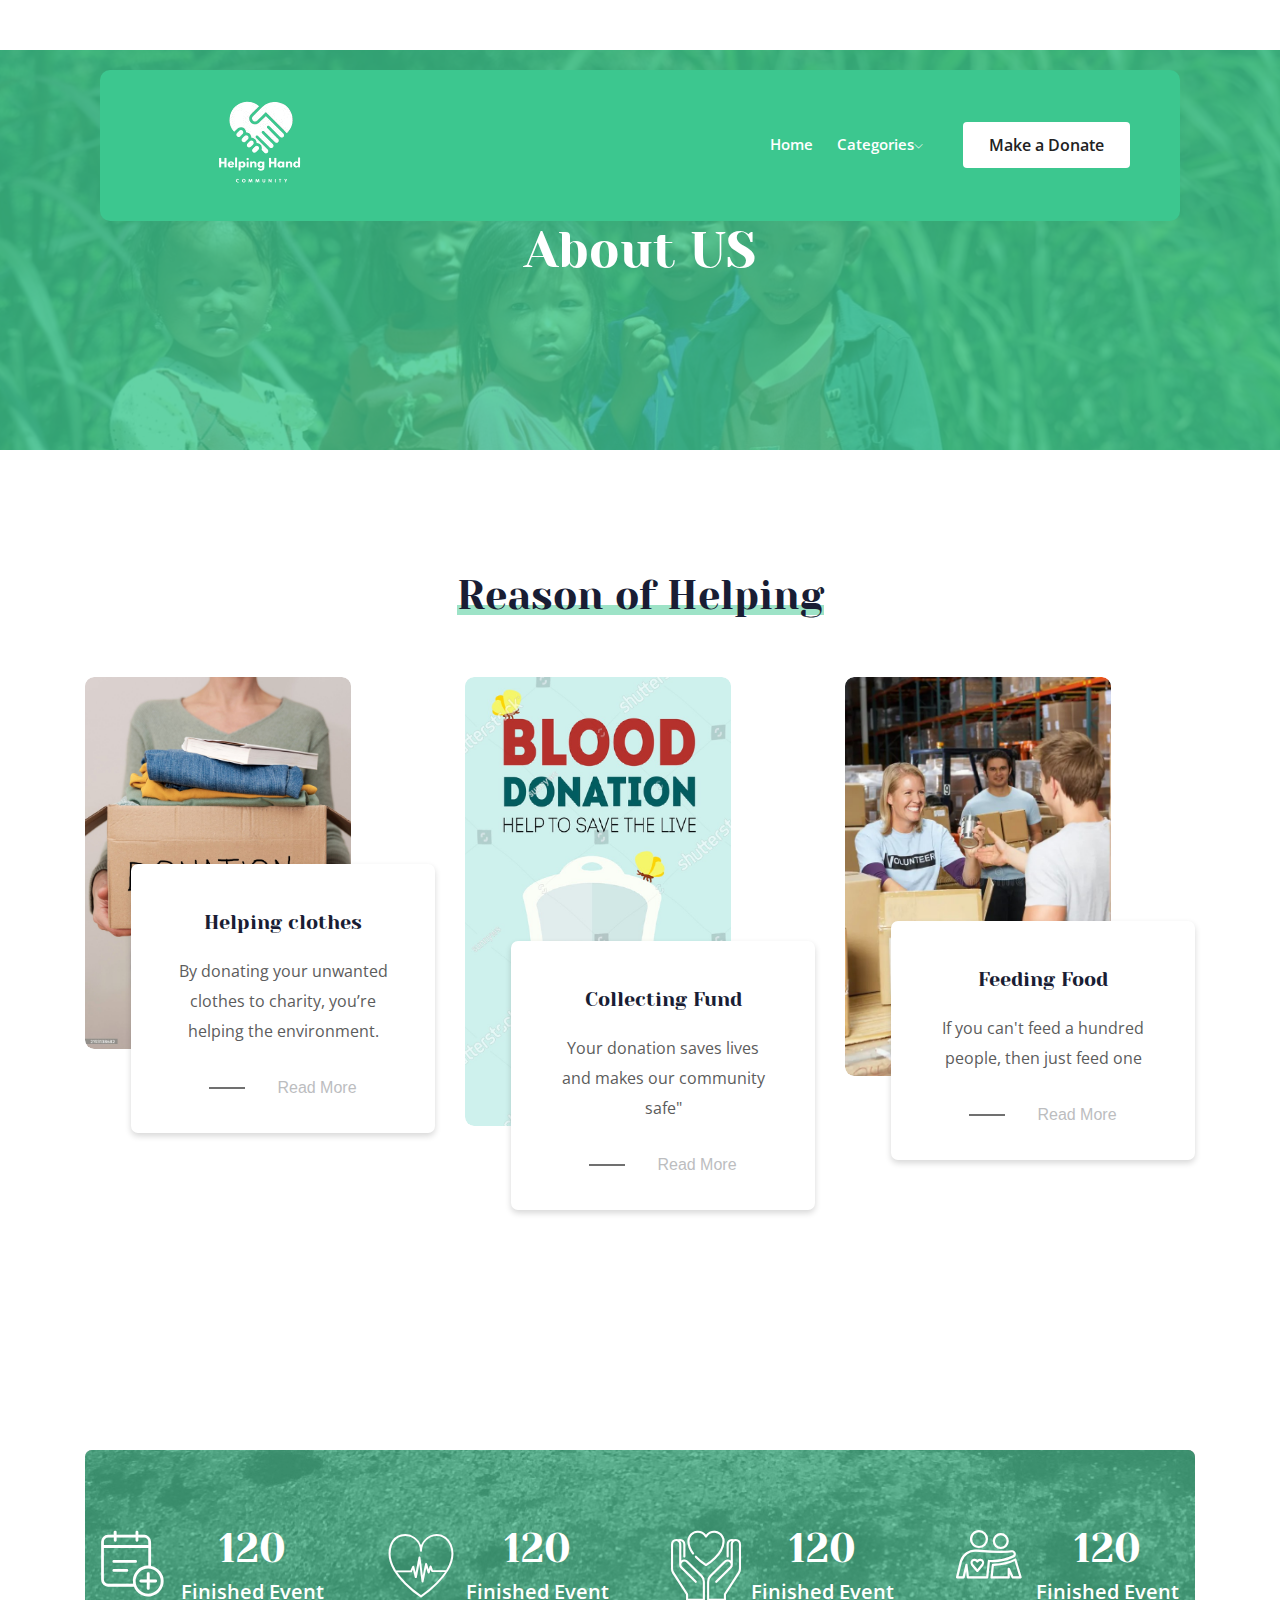
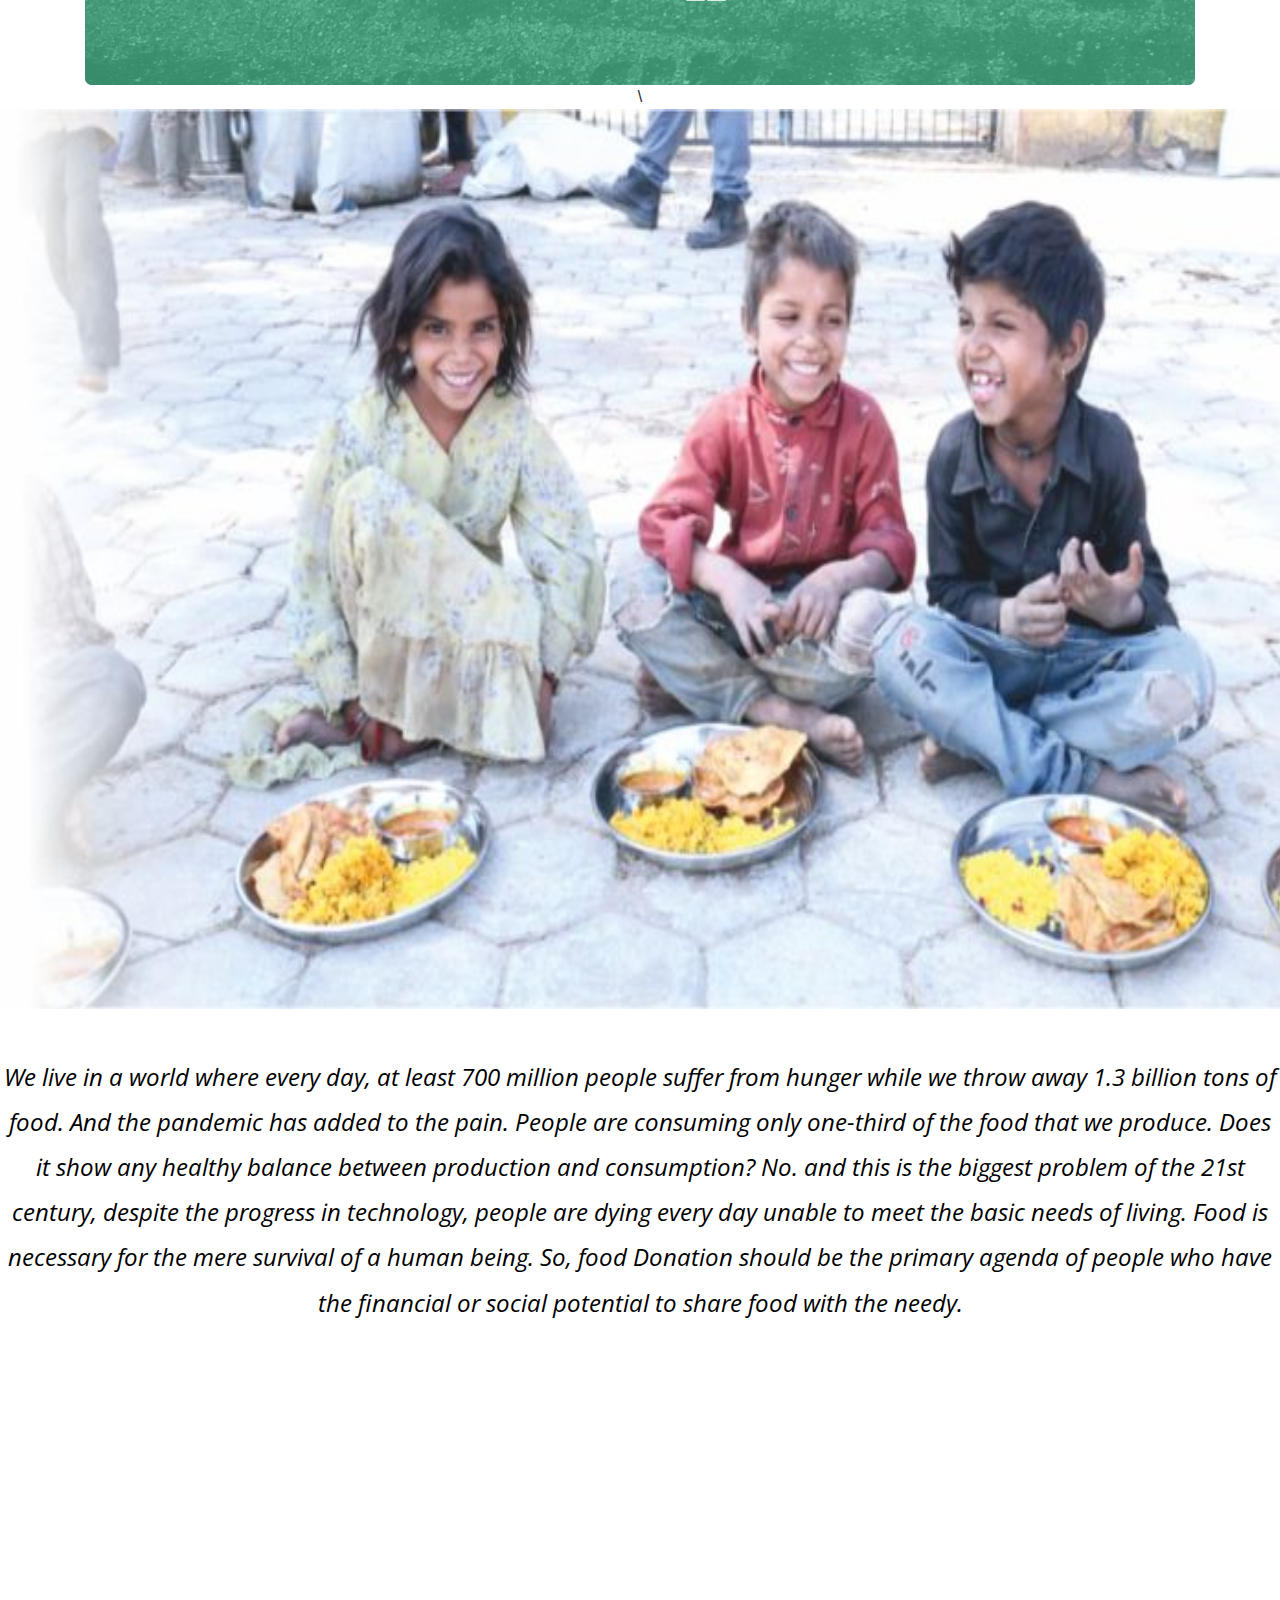
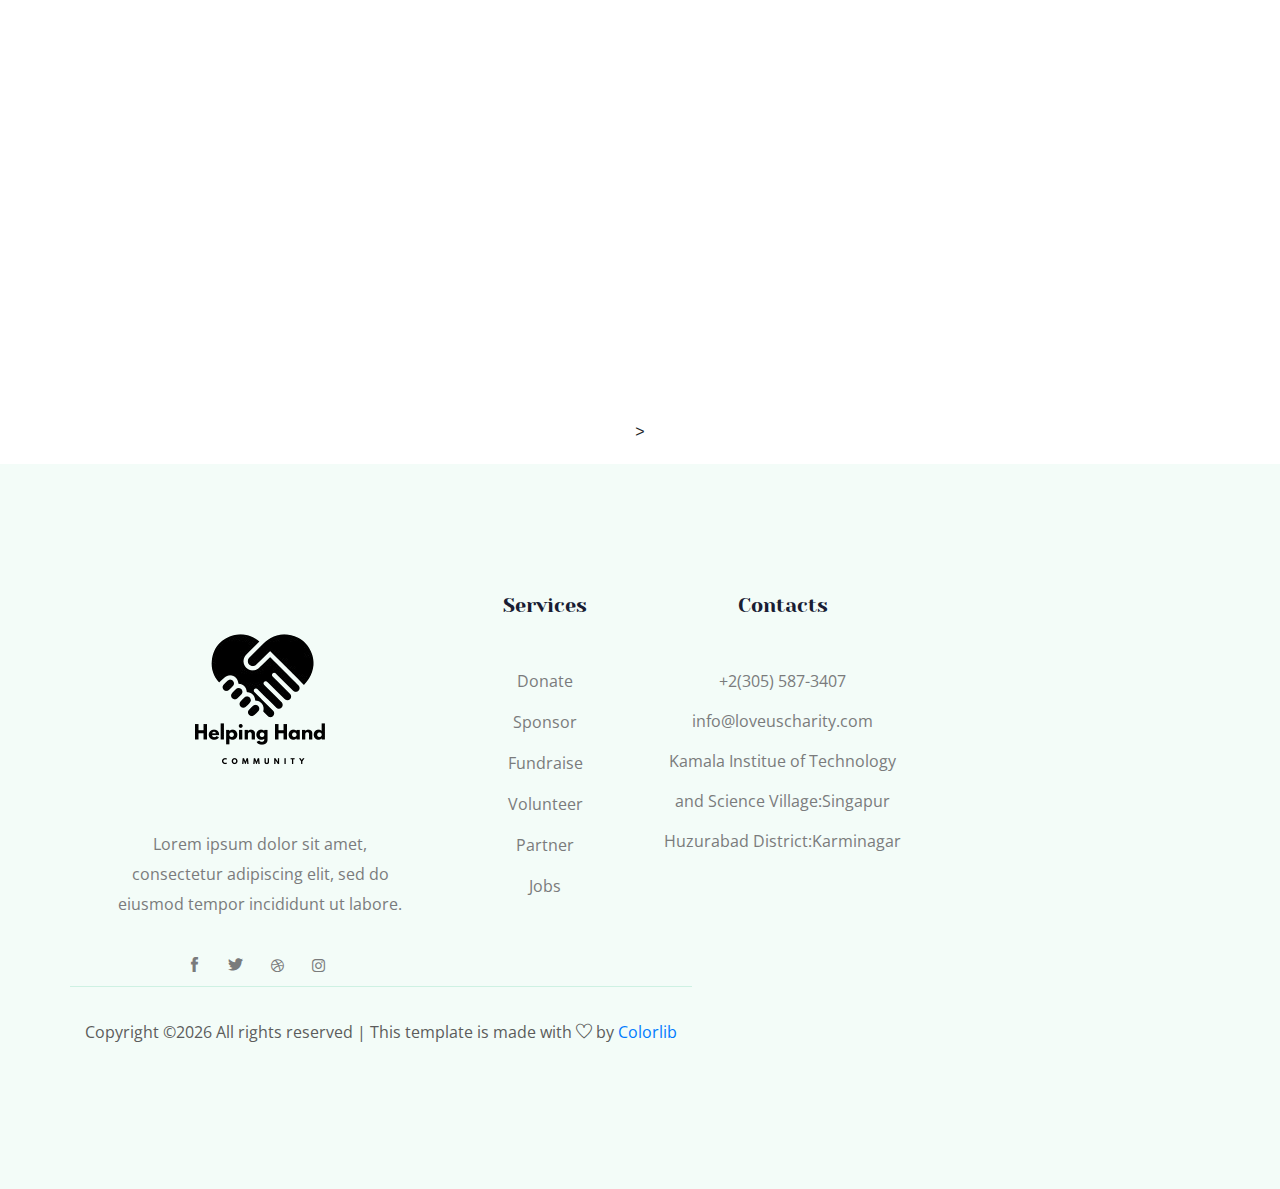
==== About.html @ c3789e0c "Add files via upload" ====
<!doctype html>
<html class="no-js" lang="zxx">

<head>
    <meta charset="utf-8">
    <meta http-equiv="x-ua-compatible" content="ie=edge">
    <title>Hepling Hand</title>
    <meta name="description" content="">
    <meta name="viewport" content="width=device-width, initial-scale=1">

    <!-- <link rel="manifest" href="site.webmanifest"> -->
    <link rel="shortcut icon" type="image/x-icon" href="img/Untitled_design__6_-removebg-preview.png">
    <!-- Place favicon.ico in the root directory -->

    <!-- CSS here -->
    <link rel="stylesheet" href="css/bootstrap.min.css">
    <link rel="stylesheet" href="css/owl.carousel.min.css">
    <link rel="stylesheet" href="css/magnific-popup.css">
    <link rel="stylesheet" href="css/font-awesome.min.css">
    <link rel="stylesheet" href="css/themify-icons.css">
    <link rel="stylesheet" href="css/nice-select.css">
    <link rel="stylesheet" href="css/flaticon.css">
    <link rel="stylesheet" href="css/gijgo.css">
    <link rel="stylesheet" href="css/animate.css">
    <link rel="stylesheet" href="css/slicknav.css">
    <link rel="stylesheet" href="css/style.css">
    <style>
        body {
            font-family: Arial, sans-serif;
            text-align: center;
        }
        .map-container {
            width: 80%;
            max-width: 800px;
            margin: 20px auto;
            border-radius: 10px;
            overflow: hidden;
        }
        iframe {
            width: 100%;
            height: 500px;
            border: none;
        }
    </style>
</head>
    </style>
    <!-- <link rel="stylesheet" href="css/responsive.css"> -->
</head>

<body>
    <!--[if lte IE 9]>
            <p class="browserupgrade">You are using an <strong>outdated</strong> browser. Please <a href="https://browsehappy.com/">upgrade your browser</a> to improve your experience and security.</p>
        <![endif]-->


    <!-- header-start -->
    <header>
        <div class="header-area ">
           
            <div id="sticky-header" class="main-header-area">
                <div class="container-fluid">
                    <div class="row align-items-center">
                        <div class="col-xl-3 col-lg-3">
                            <div class="logo">
                                <a href="index.html">
                                    <img src="img/Untitled_design__5_-removebg-preview.png" alt="">
                                </a>
                            </div>
                        </div>
                        <div class="col-xl-9 col-lg-9">
                            <div class="main-menu">
                                <nav>
                                    <ul id="navigation">
                                        <li><a href="home.html">home</a></li>
                                       
                                        <li><a href="#">Categories<i class="ti-angle-down"></i></a>
                                            <ul class="submenu">
                                                <li><a href="blooddonation.html">BloodDonation</a></li>
                                                <li><a href="clothes.html">Clothes</a></li>
                                                <li><a href="food.html">Food</a></li>
                                                <li><a href="toys.html">toys</a></li>
                                            </ul>
                                        </li>

                                        
                                    </ul>
                                </nav>
                                <div class="Appointment">
                                    <div class="book_btn d-none d-lg-block">
                                        <a data-scroll-nav='1' href="makeadonate.html">Make a Donate</a>
                                    </div>
                                </div>
                            </div>
                        </div>
                        <div class="col-12">
                            <div class="mobile_menu d-block d-lg-none"></div>
                        </div>
                    </div>
                </div>
            </div>
        </div>
    </header>
    <!-- header-end -->

    <!-- bradcam_area_start  -->
    <div class="bradcam_area breadcam_bg overlay d-flex align-items-center justify-content-center">
        <div class="container">
            <div class="row">
                <div class="col-xl-12">
                    <div class="bradcam_text text-center">
                        <h3>About US</h3>
                    </div>
                </div>
            </div>
        </div>
    </div>
    <!-- bradcam_area_end  -->

    <!-- reson_area_start  -->
    <div class="reson_area section_padding">
        <div class="container">
            <div class="row justify-content-center">
                <div class="col-lg-6">
                    <div class="section_title text-center mb-55">
                        <h3><span>Reason of Helping</span></h3>
                    </div>
                </div>
            </div>
            <div class="row justify-content-center">
                <div class="col-lg-4 col-md-6">
                    <div class="single_reson">
                        <div class="thum">
                            <div class="thum_1">
                                <img src="img/help/clothss.jpg" alt="">
                            </div>
                        </div>
                        <div class="help_content">
                            <h4>Helping clothes</h4>
                            <p> By donating your unwanted clothes to charity, 
                                you’re helping the environment.</p>
                            <a href="https://www.oxfam.org.uk/oxfam-in-action/oxfam-blog/4-great-reasons-to-donate-clothes-instead-of-binning-them/" class="read_more">Read More</a>
                        </div>
                    </div>
                </div>
                <div class="col-lg-4 col-md-6">
                    <div class="single_reson">
                        <div class="thum">
                            <div class="thum_1">
                                <img src="img/help/blood.jpg" alt="">
                            </div>
                        </div>
                        <div class="help_content">
                            <h4>Collecting Fund</h4>
                            <p>Your donation saves lives
                                and makes our community safe"</p>
                            <a href="https://www.careinsurance.com/blog/health-insurance-articles/what-are-the-important-things-to-keep-in-mind-before-donating-blood#:~:text=Improves%20blood%20flow%3A%20Regular%20blood,%2C%20accidents%2C%20or%20severe%20conditions." class="read_more">Read More</a>
                        </div>
                    </div>
                </div>
                <div class="col-lg-4 col-md-6">
                    <div class="single_reson">
                        <div class="thum">
                            <div class="thum_1">
                                <img src="img/help/food1.jpg" alt="">
                            </div>
                        </div>
                        <div class="help_content">
                            <h4>Feeding Food</h4>
                            <p>
                                If you can't feed a hundred people,
                                 then just feed one
                            </p>
                            
                            <a href="https://study.com/academy/lesson/food-overview-types-importance.html" class="read_more">Read More</a>
                        </div>
                    </div>
                </div>
            </div>
        </div>
    </div>
    <!-- reson_area_end  -->

    <!-- counter_area_start  -->
    <div class="counter_area pt-120">
        <div class="container">
            <div class="counter_bg overlay">
                <div class="row">
                    <div class="col-lg-3 col-md-6">
                        <div class="single_counter d-flex align-items-center justify-content-center">
                            <div class="icon">
                                <i class="flaticon-calendar"></i>
                            </div>
                            <div class="events">
                                <h3 class="counter">120</h3>
                                <p>Finished Event</p>
                            </div>
                        </div>
                    </div>
                    <div class="col-lg-3 col-md-6">
                        <div class="single_counter d-flex align-items-center justify-content-center">
                            <div class="icon">
                                <i class="flaticon-heart-beat"></i>
                            </div>
                            <div class="events">
                                <h3 class="counter">120</h3>
                                <p>Finished Event</p>
                            </div>
                        </div>
                    </div>
                    <div class="col-lg-3 col-md-6">
                        <div class="single_counter d-flex align-items-center justify-content-center">
                            <div class="icon">
                                <i class="flaticon-in-love"></i>
                            </div>
                            <div class="events">
                                <h3 class="counter">120</h3>
                                <p>Finished Event</p>
                            </div>
                        </div>
                    </div>
                    <div class="col-lg-3 col-md-6">
                        <div class="single_counter d-flex align-items-center justify-content-center">
                            <div class="icon">
                                <i class="flaticon-hug"></i>
                            </div>
                            <div class="events">
                                <h3 class="counter">120</h3>
                                <p>Finished Event</p>
                            </div>
                        </div>
                    </div>
                </div>
            </div>
        </div>
    </div>
    <!-- counter_area_end  -->
        <!-- counter_area_end  -->
        <div class="image">
            \
           <p style="color: black;font-style: italic;font-size: x-large;">
              <img src="img/mainpic.jpg" style="display: flex;
              justify-content: space-between;
              align-items: center;
              height: 100vh; width: 1500px;"><br>
              We live in a world where every day, at least 700 million people suffer from hunger while we throw away 1.3 billion tons of food.
              And the pandemic has added to the pain.
              People are consuming only one-third of the food that we produce.
              Does it show any healthy balance between production and consumption? 
              No. and this is the biggest problem of the 21st century, despite the progress in technology,
               people are dying every day unable to meet the basic needs of living.
              Food is necessary for the mere survival of a human being.
              So, food Donation should be the primary agenda of people who have the financial or social potential to share food with the needy.</p>
              <br><br><br><br><br><br><br>
          
           </div>
      

    
    <div class="map-container">
        <iframe 
            id="mapFrame"
            <iframe src="https://www.google.com/maps/embed?pb=!1m18!1m12!1m3!1d7259.934439084253!2d79.3649552512381!3d18.238966988866057!2m3!1f0!2f0!3f0!3m2!1i1024!2i768!4f13.1!3m3!1m2!1s0x3bccccb140000003%3A0xedc34d27eaebdb2e!2sKamala%20Institute%20of%20Technology%20%26%20Science!5e0!3m2!1sen!2sin!4v1740112168261!5m2!1sen!2sin" width="600" height="450" style="border:0;" allowfullscreen="" loading="lazy" referrerpolicy="no-referrer-when-downgrade"></iframe>
            >
        </iframe>
    </div>

    <!-- footer_start  -->
    <footer class="footer">
        <div class="footer_top">
            <div class="container">
                <div class="row">
                    <div class="col-xl-4 col-md-6 col-lg-4 ">
                        <div class="footer_widget">
                            <div class="footer_logo">
                                <a href="#">
                                    <img src="img/Untitled_design__6_-removebg-preview.png" alt="">
                                </a>
                            </div>
                            <p class="address_text">Lorem ipsum dolor sit amet, <br> consectetur adipiscing elit, sed do <br> eiusmod tempor incididunt ut labore.
                            </p>
                            <div class="socail_links">
                                <ul>
                                    <li>
                                        <a href="#">
                                            <i class="ti-facebook"></i>
                                        </a>
                                    </li>
                                    <li>
                                        <a href="#">
                                            <i class="ti-twitter-alt"></i>
                                        </a>
                                    </li>
                                    <li>
                                        <a href="#">
                                            <i class="fa fa-dribbble"></i>
                                        </a>
                                    </li>
                                    <li>
                                        <a href="#">
                                            <i class="fa fa-instagram"></i>
                                        </a>
                                    </li>
                                </ul>
                            </div>

                        </div>
                    </div>
                    <div class="col-xl-2 col-md-6 col-lg-2">
                        <div class="footer_widget">
                            <h3 class="footer_title">
                                Services
                            </h3>
                            <ul class="links">
                                <li><a href="#">Donate</a></li>
                                <li><a href="#">Sponsor</a></li>
                                <li><a href="#">Fundraise</a></li>
                                <li><a href="#">Volunteer</a></li>
                                <li><a href="#">Partner</a></li>
                                <li><a href="#">Jobs</a></li>
                            </ul>
                        </div>
                    </div>
                    <div class="col-xl-3 col-md-6 col-lg-3">
                        <div class="footer_widget">
                            <h3 class="footer_title">
                                Contacts
                            </h3>
                            <div class="contacts">
                                <p>+2(305) 587-3407 <br>
                                    info@loveuscharity.com <br>
                                    Kamala Institue of Technology and Science
                                   Village:Singapur
                                   Huzurabad
                                   District:Karminagar
                                </p>
                            </div>
                        </div>
                    </div>
                   
        <div class="copy-right_text">
            <div class="container">
                <div class="row">
                    <div class="bordered_1px "></div>
                    <div class="col-xl-12">
                        <p class="copy_right text-center">
                            <p><!-- Link back to Colorlib can't be removed. Template is licensed under CC BY 3.0. -->
  Copyright &copy;<script>document.write(new Date().getFullYear());</script> All rights reserved | This template is made with <i class="ti-heart" aria-hidden="true"></i> by <a href="https://colorlib.com" target="_blank">Colorlib</a>
  <!-- Link back to Colorlib can't be removed. Template is licensed under CC BY 3.0. --></p>
                        </p>
                    </div>
                </div>
            </div>
        </div>
    </footer>
    <!-- footer_end  -->

    <!-- link that opens popup -->

    <!-- JS here -->
    <script src="js/vendor/modernizr-3.5.0.min.js"></script>
    <script src="js/vendor/jquery-1.12.4.min.js"></script>
    <script src="js/popper.min.js"></script>
    <script src="js/bootstrap.min.js"></script>
    <script src="js/owl.carousel.min.js"></script>
    <script src="js/isotope.pkgd.min.js"></script>
    <script src="js/ajax-form.js"></script>
    <script src="js/waypoints.min.js"></script>
    <script src="js/jquery.counterup.min.js"></script>
    <script src="js/imagesloaded.pkgd.min.js"></script>
    <script src="js/scrollIt.js"></script>
    <script src="js/jquery.scrollUp.min.js"></script>
    <script src="js/wow.min.js"></script>
    <script src="js/nice-select.min.js"></script>
    <script src="js/jquery.slicknav.min.js"></script>
    <script src="js/jquery.magnific-popup.min.js"></script>
    <script src="js/plugins.js"></script>
    <script src="js/gijgo.min.js"></script>
    <!--contact js-->
    <script src="js/contact.js"></script>
    <script src="js/jquery.ajaxchimp.min.js"></script>
    <script src="js/jquery.form.js"></script>
    <script src="js/jquery.validate.min.js"></script>
    <script src="js/mail-script.js"></script>

    <script src="js/main.js"></script>
    <script>
        function closeModal() {
            document.getElementById("mapModal").style.display = "none";
        }
        window.onclick = function(event) {
            if (event.target === document.getElementById("mapModal")) {
                closeModal();
            }
        }
    </script>
</body>

</html>
---- css/themify-icons.css ----
@font-face {
	font-family: 'themify';
	src:url('../fonts/themify.eot?-fvbane');
	src:url('../fonts/themify.eot?#iefix-fvbane') format('embedded-opentype'),
		url('../fonts/themify.woff?-fvbane') format('woff'),
		url('../fonts/themify.ttf?-fvbane') format('truetype'),
		url('../fonts/themify.svg?-fvbane#themify') format('svg');
	font-weight: normal;
	font-style: normal;
}

[class^="ti-"], [class*=" ti-"] {
	font-family: 'themify';
	/* speak: none; */
	font-style: normal;
	font-weight: normal;
	font-variant: normal;
	text-transform: none;
	line-height: 1;

	/* Better Font Rendering =========== */
	-webkit-font-smoothing: antialiased;
	-moz-osx-font-smoothing: grayscale;
}

.ti-wand:before {
	content: "\e600";
}
.ti-volume:before {
	content: "\e601";
}
.ti-user:before {
	content: "\e602";
}
.ti-unlock:before {
	content: "\e603";
}
.ti-unlink:before {
	content: "\e604";
}
.ti-trash:before {
	content: "\e605";
}
.ti-thought:before {
	content: "\e606";
}
.ti-target:before {
	content: "\e607";
}
.ti-tag:before {
	content: "\e608";
}
.ti-tablet:before {
	content: "\e609";
}
.ti-star:before {
	content: "\e60a";
}
.ti-spray:before {
	content: "\e60b";
}
.ti-signal:before {
	content: "\e60c";
}
.ti-shopping-cart:before {
	content: "\e60d";
}
.ti-shopping-cart-full:before {
	content: "\e60e";
}
.ti-settings:before {
	content: "\e60f";
}
.ti-search:before {
	content: "\e610";
}
.ti-zoom-in:before {
	content: "\e611";
}
.ti-zoom-out:before {
	content: "\e612";
}
.ti-cut:before {
	content: "\e613";
}
.ti-ruler:before {
	content: "\e614";
}
.ti-ruler-pencil:before {
	content: "\e615";
}
.ti-ruler-alt:before {
	content: "\e616";
}
.ti-bookmark:before {
	content: "\e617";
}
.ti-bookmark-alt:before {
	content: "\e618";
}
.ti-reload:before {
	content: "\e619";
}
.ti-plus:before {
	content: "\e61a";
}
.ti-pin:before {
	content: "\e61b";
}
.ti-pencil:before {
	content: "\e61c";
}
.ti-pencil-alt:before {
	content: "\e61d";
}
.ti-paint-roller:before {
	content: "\e61e";
}
.ti-paint-bucket:before {
	content: "\e61f";
}
.ti-na:before {
	content: "\e620";
}
.ti-mobile:before {
	content: "\e621";
}
.ti-minus:before {
	content: "\e622";
}
.ti-medall:before {
	content: "\e623";
}
.ti-medall-alt:before {
	content: "\e624";
}
.ti-marker:before {
	content: "\e625";
}
.ti-marker-alt:before {
	content: "\e626";
}
.ti-arrow-up:before {
	content: "\e627";
}
.ti-arrow-right:before {
	content: "\e628";
}
.ti-arrow-left:before {
	content: "\e629";
}
.ti-arrow-down:before {
	content: "\e62a";
}
.ti-lock:before {
	content: "\e62b";
}
.ti-location-arrow:before {
	content: "\e62c";
}
.ti-link:before {
	content: "\e62d";
}
.ti-layout:before {
	content: "\e62e";
}
.ti-layers:before {
	content: "\e62f";
}
.ti-layers-alt:before {
	content: "\e630";
}
.ti-key:before {
	content: "\e631";
}
.ti-import:before {
	content: "\e632";
}
.ti-image:before {
	content: "\e633";
}
.ti-heart:before {
	content: "\e634";
}
.ti-heart-broken:before {
	content: "\e635";
}
.ti-hand-stop:before {
	content: "\e636";
}
.ti-hand-open:before {
	content: "\e637";
}
.ti-hand-drag:before {
	content: "\e638";
}
.ti-folder:before {
	content: "\e639";
}
.ti-flag:before {
	content: "\e63a";
}
.ti-flag-alt:before {
	content: "\e63b";
}
.ti-flag-alt-2:before {
	content: "\e63c";
}
.ti-eye:before {
	content: "\e63d";
}
.ti-export:before {
	content: "\e63e";
}
.ti-exchange-vertical:before {
	content: "\e63f";
}
.ti-desktop:before {
	content: "\e640";
}
.ti-cup:before {
	content: "\e641";
}
.ti-crown:before {
	content: "\e642";
}
.ti-comments:before {
	content: "\e643";
}
.ti-comment:before {
	content: "\e644";
}
.ti-comment-alt:before {
	content: "\e645";
}
.ti-close:before {
	content: "\e646";
}
.ti-clip:before {
	content: "\e647";
}
.ti-angle-up:before {
	content: "\e648";
}
.ti-angle-right:before {
	content: "\e649";
}
.ti-angle-left:before {
	content: "\e64a";
}
.ti-angle-down:before {
	content: "\e64b";
}
.ti-check:before {
	content: "\e64c";
}
.ti-check-box:before {
	content: "\e64d";
}
.ti-camera:before {
	content: "\e64e";
}
.ti-announcement:before {
	content: "\e64f";
}
.ti-brush:before {
	content: "\e650";
}
.ti-briefcase:before {
	content: "\e651";
}
.ti-bolt:before {
	content: "\e652";
}
.ti-bolt-alt:before {
	content: "\e653";
}
.ti-blackboard:before {
	content: "\e654";
}
.ti-bag:before {
	content: "\e655";
}
.ti-move:before {
	content: "\e656";
}
.ti-arrows-vertical:before {
	content: "\e657";
}
.ti-arrows-horizontal:before {
	content: "\e658";
}
.ti-fullscreen:before {
	content: "\e659";
}
.ti-arrow-top-right:before {
	content: "\e65a";
}
.ti-arrow-top-left:before {
	content: "\e65b";
}
.ti-arrow-circle-up:before {
	content: "\e65c";
}
.ti-arrow-circle-right:before {
	content: "\e65d";
}
.ti-arrow-circle-left:before {
	content: "\e65e";
}
.ti-arrow-circle-down:before {
	content: "\e65f";
}
.ti-angle-double-up:before {
	content: "\e660";
}
.ti-angle-double-right:before {
	content: "\e661";
}
.ti-angle-double-left:before {
	content: "\e662";
}
.ti-angle-double-down:before {
	content: "\e663";
}
.ti-zip:before {
	content: "\e664";
}
.ti-world:before {
	content: "\e665";
}
.ti-wheelchair:before {
	content: "\e666";
}
.ti-view-list:before {
	content: "\e667";
}
.ti-view-list-alt:before {
	content: "\e668";
}
.ti-view-grid:before {
	content: "\e669";
}
.ti-uppercase:before {
	content: "\e66a";
}
.ti-upload:before {
	content: "\e66b";
}
.ti-underline:before {
	content: "\e66c";
}
.ti-truck:before {
	content: "\e66d";
}
.ti-timer:before {
	content: "\e66e";
}
.ti-ticket:before {
	content: "\e66f";
}
.ti-thumb-up:before {
	content: "\e670";
}
.ti-thumb-down:before {
	content: "\e671";
}
.ti-text:before {
	content: "\e672";
}
.ti-stats-up:before {
	content: "\e673";
}
.ti-stats-down:before {
	content: "\e674";
}
.ti-split-v:before {
	content: "\e675";
}
.ti-split-h:before {
	content: "\e676";
}
.ti-smallcap:before {
	content: "\e677";
}
.ti-shine:before {
	content: "\e678";
}
.ti-shift-right:before {
	content: "\e679";
}
.ti-shift-left:before {
	content: "\e67a";
}
.ti-shield:before {
	content: "\e67b";
}
.ti-notepad:before {
	content: "\e67c";
}
.ti-server:before {
	content: "\e67d";
}
.ti-quote-right:before {
	content: "\e67e";
}
.ti-quote-left:before {
	content: "\e67f";
}
.ti-pulse:before {
	content: "\e680";
}
.ti-printer:before {
	content: "\e681";
}
.ti-power-off:before {
	content: "\e682";
}
.ti-plug:before {
	content: "\e683";
}
.ti-pie-chart:before {
	content: "\e684";
}
.ti-paragraph:before {
	content: "\e685";
}
.ti-panel:before {
	content: "\e686";
}
.ti-package:before {
	content: "\e687";
}
.ti-music:before {
	content: "\e688";
}
.ti-music-alt:before {
	content: "\e689";
}
.ti-mouse:before {
	content: "\e68a";
}
.ti-mouse-alt:before {
	content: "\e68b";
}
.ti-money:before {
	content: "\e68c";
}
.ti-microphone:before {
	content: "\e68d";
}
.ti-menu:before {
	content: "\e68e";
}
.ti-menu-alt:before {
	content: "\e68f";
}
.ti-map:before {
	content: "\e690";
}
.ti-map-alt:before {
	content: "\e691";
}
.ti-loop:before {
	content: "\e692";
}
.ti-location-pin:before {
	content: "\e693";
}
.ti-list:before {
	content: "\e694";
}
.ti-light-bulb:before {
	content: "\e695";
}
.ti-Italic:before {
	content: "\e696";
}
.ti-info:before {
	content: "\e697";
}
.ti-infinite:before {
	content: "\e698";
}
.ti-id-badge:before {
	content: "\e699";
}
.ti-hummer:before {
	content: "\e69a";
}
.ti-home:before {
	content: "\e69b";
}
.ti-help:before {
	content: "\e69c";
}
.ti-headphone:before {
	content: "\e69d";
}
.ti-harddrives:before {
	content: "\e69e";
}
.ti-harddrive:before {
	content: "\e69f";
}
.ti-gift:before {
	content: "\e6a0";
}
.ti-game:before {
	content: "\e6a1";
}
.ti-filter:before {
	content: "\e6a2";
}
.ti-files:before {
	content: "\e6a3";
}
.ti-file:before {
	content: "\e6a4";
}
.ti-eraser:before {
	content: "\e6a5";
}
.ti-envelope:before {
	content: "\e6a6";
}
.ti-download:before {
	content: "\e6a7";
}
.ti-direction:before {
	content: "\e6a8";
}
.ti-direction-alt:before {
	content: "\e6a9";
}
.ti-dashboard:before {
	content: "\e6aa";
}
.ti-control-stop:before {
	content: "\e6ab";
}
.ti-control-shuffle:before {
	content: "\e6ac";
}
.ti-control-play:before {
	content: "\e6ad";
}
.ti-control-pause:before {
	content: "\e6ae";
}
.ti-control-forward:before {
	content: "\e6af";
}
.ti-control-backward:before {
	content: "\e6b0";
}
.ti-cloud:before {
	content: "\e6b1";
}
.ti-cloud-up:before {
	content: "\e6b2";
}
.ti-cloud-down:before {
	content: "\e6b3";
}
.ti-clipboard:before {
	content: "\e6b4";
}
.ti-car:before {
	content: "\e6b5";
}
.ti-calendar:before {
	content: "\e6b6";
}
.ti-book:before {
	content: "\e6b7";
}
.ti-bell:before {
	content: "\e6b8";
}
.ti-basketball:before {
	content: "\e6b9";
}
.ti-bar-chart:before {
	content: "\e6ba";
}
.ti-bar-chart-alt:before {
	content: "\e6bb";
}
.ti-back-right:before {
	content: "\e6bc";
}
.ti-back-left:before {
	content: "\e6bd";
}
.ti-arrows-corner:before {
	content: "\e6be";
}
.ti-archive:before {
	content: "\e6bf";
}
.ti-anchor:before {
	content: "\e6c0";
}
.ti-align-right:before {
	content: "\e6c1";
}
.ti-align-left:before {
	content: "\e6c2";
}
.ti-align-justify:before {
	content: "\e6c3";
}
.ti-align-center:before {
	content: "\e6c4";
}
.ti-alert:before {
	content: "\e6c5";
}
.ti-alarm-clock:before {
	content: "\e6c6";
}
.ti-agenda:before {
	content: "\e6c7";
}
.ti-write:before {
	content: "\e6c8";
}
.ti-window:before {
	content: "\e6c9";
}
.ti-widgetized:before {
	content: "\e6ca";
}
.ti-widget:before {
	content: "\e6cb";
}
.ti-widget-alt:before {
	content: "\e6cc";
}
.ti-wallet:before {
	content: "\e6cd";
}
.ti-video-clapper:before {
	content: "\e6ce";
}
.ti-video-camera:before {
	content: "\e6cf";
}
.ti-vector:before {
	content: "\e6d0";
}
.ti-themify-logo:before {
	content: "\e6d1";
}
.ti-themify-favicon:before {
	content: "\e6d2";
}
.ti-themify-favicon-alt:before {
	content: "\e6d3";
}
.ti-support:before {
	content: "\e6d4";
}
.ti-stamp:before {
	content: "\e6d5";
}
.ti-split-v-alt:before {
	content: "\e6d6";
}
.ti-slice:before {
	content: "\e6d7";
}
.ti-shortcode:before {
	content: "\e6d8";
}
.ti-shift-right-alt:before {
	content: "\e6d9";
}
.ti-shift-left-alt:before {
	content: "\e6da";
}
.ti-ruler-alt-2:before {
	content: "\e6db";
}
.ti-receipt:before {
	content: "\e6dc";
}
.ti-pin2:before {
	content: "\e6dd";
}
.ti-pin-alt:before {
	content: "\e6de";
}
.ti-pencil-alt2:before {
	content: "\e6df";
}
.ti-palette:before {
	content: "\e6e0";
}
.ti-more:before {
	content: "\e6e1";
}
.ti-more-alt:before {
	content: "\e6e2";
}
.ti-microphone-alt:before {
	content: "\e6e3";
}
.ti-magnet:before {
	content: "\e6e4";
}
.ti-line-double:before {
	content: "\e6e5";
}
.ti-line-dotted:before {
	content: "\e6e6";
}
.ti-line-dashed:before {
	content: "\e6e7";
}
.ti-layout-width-full:before {
	content: "\e6e8";
}
.ti-layout-width-default:before {
	content: "\e6e9";
}
.ti-layout-width-default-alt:before {
	content: "\e6ea";
}
.ti-layout-tab:before {
	content: "\e6eb";
}
.ti-layout-tab-window:before {
	content: "\e6ec";
}
.ti-layout-tab-v:before {
	content: "\e6ed";
}
.ti-layout-tab-min:before {
	content: "\e6ee";
}
.ti-layout-slider:before {
	content: "\e6ef";
}
.ti-layout-slider-alt:before {
	content: "\e6f0";
}
.ti-layout-sidebar-right:before {
	content: "\e6f1";
}
.ti-layout-sidebar-none:before {
	content: "\e6f2";
}
.ti-layout-sidebar-left:before {
	content: "\e6f3";
}
.ti-layout-placeholder:before {
	content: "\e6f4";
}
.ti-layout-menu:before {
	content: "\e6f5";
}
.ti-layout-menu-v:before {
	content: "\e6f6";
}
.ti-layout-menu-separated:before {
	content: "\e6f7";
}
.ti-layout-menu-full:before {
	content: "\e6f8";
}
.ti-layout-media-right-alt:before {
	content: "\e6f9";
}
.ti-layout-media-right:before {
	content: "\e6fa";
}
.ti-layout-media-overlay:before {
	content: "\e6fb";
}
.ti-layout-media-overlay-alt:before {
	content: "\e6fc";
}
.ti-layout-media-overlay-alt-2:before {
	content: "\e6fd";
}
.ti-layout-media-left-alt:before {
	content: "\e6fe";
}
.ti-layout-media-left:before {
	content: "\e6ff";
}
.ti-layout-media-center-alt:before {
	content: "\e700";
}
.ti-layout-media-center:before {
	content: "\e701";
}
.ti-layout-list-thumb:before {
	content: "\e702";
}
.ti-layout-list-thumb-alt:before {
	content: "\e703";
}
.ti-layout-list-post:before {
	content: "\e704";
}
.ti-layout-list-large-image:before {
	content: "\e705";
}
.ti-layout-line-solid:before {
	content: "\e706";
}
.ti-layout-grid4:before {
	content: "\e707";
}
.ti-layout-grid3:before {
	content: "\e708";
}
.ti-layout-grid2:before {
	content: "\e709";
}
.ti-layout-grid2-thumb:before {
	content: "\e70a";
}
.ti-layout-cta-right:before {
	content: "\e70b";
}
.ti-layout-cta-left:before {
	content: "\e70c";
}
.ti-layout-cta-center:before {
	content: "\e70d";
}
.ti-layout-cta-btn-right:before {
	content: "\e70e";
}
.ti-layout-cta-btn-left:before {
	content: "\e70f";
}
.ti-layout-column4:before {
	content: "\e710";
}
.ti-layout-column3:before {
	content: "\e711";
}
.ti-layout-column2:before {
	content: "\e712";
}
.ti-layout-accordion-separated:before {
	content: "\e713";
}
.ti-layout-accordion-merged:before {
	content: "\e714";
}
.ti-layout-accordion-list:before {
	content: "\e715";
}
.ti-ink-pen:before {
	content: "\e716";
}
.ti-info-alt:before {
	content: "\e717";
}
.ti-help-alt:before {
	content: "\e718";
}
.ti-headphone-alt:before {
	content: "\e719";
}
.ti-hand-point-up:before {
	content: "\e71a";
}
.ti-hand-point-right:before {
	content: "\e71b";
}
.ti-hand-point-left:before {
	content: "\e71c";
}
.ti-hand-point-down:before {
	content: "\e71d";
}
.ti-gallery:before {
	content: "\e71e";
}
.ti-face-smile:before {
	content: "\e71f";
}
.ti-face-sad:before {
	content: "\e720";
}
.ti-credit-card:before {
	content: "\e721";
}
.ti-control-skip-forward:before {
	content: "\e722";
}
.ti-control-skip-backward:before {
	content: "\e723";
}
.ti-control-record:before {
	content: "\e724";
}
.ti-control-eject:before {
	content: "\e725";
}
.ti-comments-smiley:before {
	content: "\e726";
}
.ti-brush-alt:before {
	content: "\e727";
}
.ti-youtube:before {
	content: "\e728";
}
.ti-vimeo:before {
	content: "\e729";
}
.ti-twitter:before {
	content: "\e72a";
}
.ti-time:before {
	content: "\e72b";
}
.ti-tumblr:before {
	content: "\e72c";
}
.ti-skype:before {
	content: "\e72d";
}
.ti-share:before {
	content: "\e72e";
}
.ti-share-alt:before {
	content: "\e72f";
}
.ti-rocket:before {
	content: "\e730";
}
.ti-pinterest:before {
	content: "\e731";
}
.ti-new-window:before {
	content: "\e732";
}
.ti-microsoft:before {
	content: "\e733";
}
.ti-list-ol:before {
	content: "\e734";
}
.ti-linkedin:before {
	content: "\e735";
}
.ti-layout-sidebar-2:before {
	content: "\e736";
}
.ti-layout-grid4-alt:before {
	content: "\e737";
}
.ti-layout-grid3-alt:before {
	content: "\e738";
}
.ti-layout-grid2-alt:before {
	content: "\e739";
}
.ti-layout-column4-alt:before {
	content: "\e73a";
}
.ti-layout-column3-alt:before {
	content: "\e73b";
}
.ti-layout-column2-alt:before {
	content: "\e73c";
}
.ti-instagram:before {
	content: "\e73d";
}
.ti-google:before {
	content: "\e73e";
}
.ti-github:before {
	content: "\e73f";
}
.ti-flickr:before {
	content: "\e740";
}
.ti-facebook:before {
	content: "\e741";
}
.ti-dropbox:before {
	content: "\e742";
}
.ti-dribbble:before {
	content: "\e743";
}
.ti-apple:before {
	content: "\e744";
}
.ti-android:before {
	content: "\e745";
}
.ti-save:before {
	content: "\e746";
}
.ti-save-alt:before {
	content: "\e747";
}
.ti-yahoo:before {
	content: "\e748";
}
.ti-wordpress:before {
	content: "\e749";
}
.ti-vimeo-alt:before {
	content: "\e74a";
}
.ti-twitter-alt:before {
	content: "\e74b";
}
.ti-tumblr-alt:before {
	content: "\e74c";
}
.ti-trello:before {
	content: "\e74d";
}
.ti-stack-overflow:before {
	content: "\e74e";
}
.ti-soundcloud:before {
	content: "\e74f";
}
.ti-sharethis:before {
	content: "\e750";
}
.ti-sharethis-alt:before {
	content: "\e751";
}
.ti-reddit:before {
	content: "\e752";
}
.ti-pinterest-alt:before {
	content: "\e753";
}
.ti-microsoft-alt:before {
	content: "\e754";
}
.ti-linux:before {
	content: "\e755";
}
.ti-jsfiddle:before {
	content: "\e756";
}
.ti-joomla:before {
	content: "\e757";
}
.ti-html5:before {
	content: "\e758";
}
.ti-flickr-alt:before {
	content: "\e759";
}
.ti-email:before {
	content: "\e75a";
}
.ti-drupal:before {
	content: "\e75b";
}
.ti-dropbox-alt:before {
	content: "\e75c";
}
.ti-css3:before {
	content: "\e75d";
}
.ti-rss:before {
	content: "\e75e";
}
.ti-rss-alt:before {
	content: "\e75f";
}
---- css/nice-select.css ----
.nice-select {
  -webkit-tap-highlight-color: transparent;
  background-color: #fff;
  border-radius: 5px;
  border: solid 1px #e8e8e8;
  box-sizing: border-box;
  clear: both;
  cursor: pointer;
  display: block;
  float: left;
  font-family: inherit;
  font-size: 14px;
  font-weight: normal;
  height: 42px;
  line-height: 40px;
  outline: none;
  padding-left: 18px;
  padding-right: 30px;
  position: relative;
  text-align: left !important;
  -webkit-transition: all 0.2s ease-in-out;
  transition: all 0.2s ease-in-out;
  -webkit-user-select: none;
     -moz-user-select: none;
      -ms-user-select: none;
          user-select: none;
  white-space: nowrap;
  width: auto; }
  .nice-select:hover {
    border-color: #dbdbdb; }
  .nice-select:active, .nice-select.open, .nice-select:focus {
    border-color: #999; }


  .nice-select.disabled {
    border-color: #ededed;
    color: #999;
    pointer-events: none; }
    .nice-select.disabled:after {
      border-color: #cccccc; }
  .nice-select.wide {
    width: 100%; }
    .nice-select.wide .list {
      left: 0 !important;
      right: 0 !important; }
  .nice-select.right {
    float: right; }
    .nice-select.right .list {
      left: auto;
      right: 0; }
  .nice-select.small {
    font-size: 12px;
    height: 36px;
    line-height: 34px; }
    .nice-select.small:after {
      height: 4px;
      width: 4px; }
    .nice-select.small .option {
      line-height: 34px;
      min-height: 34px; }
  .nice-select .list {
    background-color: #fff;
    border-radius: 5px;
    box-shadow: 0 0 0 1px rgba(68, 68, 68, 0.11);
    box-sizing: border-box;
    margin-top: 4px;
    opacity: 0;
    overflow: hidden;
    padding: 0;
    pointer-events: none;
    position: absolute;
    top: 100%;
    left: 0;
    -webkit-transform-origin: 50% 0;
        -ms-transform-origin: 50% 0;
            transform-origin: 50% 0;
    -webkit-transform: scale(0.75) translateY(-21px);
        -ms-transform: scale(0.75) translateY(-21px);
            transform: scale(0.75) translateY(-21px);
    -webkit-transition: all 0.2s cubic-bezier(0.5, 0, 0, 1.25), opacity 0.15s ease-out;
    transition: all 0.2s cubic-bezier(0.5, 0, 0, 1.25), opacity 0.15s ease-out;
    z-index: 9; }
    .nice-select .list:hover .option:not(:hover) {
      background-color: transparent !important; }
  .nice-select .option {
    cursor: pointer;
    font-weight: 400;
    line-height: 40px;
    list-style: none;
    min-height: 40px;
    outline: none;
    padding-left: 18px;
    padding-right: 29px;
    text-align: left;
    -webkit-transition: all 0.2s;
    transition: all 0.2s; }
    .nice-select .option:hover, .nice-select .option.focus, .nice-select .option.selected.focus {
      background-color: #f6f6f6; }
    .nice-select .option.selected {
      font-weight: bold; }
    .nice-select .option.disabled {
      background-color: transparent;
      color: #999;
      cursor: default; }

.no-csspointerevents .nice-select .list {
  display: none; }

.no-csspointerevents .nice-select.open .list {
  display: block; }





  /* ,,,,,,,,,,,,,,,, */


  .nice-select:after {
    content: "\e64b";
    display: block;
    height: 5px;
    margin-top: -5px;
    pointer-events: none;
    position: absolute;
    right: 30px;
    top: 8px;
    transition: all 0.15s ease-in-out;
    width: 5px;
    font-family: 'themify';
    color: #ddd; }

    .nice-select.open:after {
 }
    .nice-select.open .list {
      opacity: 1;
      pointer-events: auto;
      -webkit-transform: scale(1) translateY(0);
          -ms-transform: scale(1) translateY(0);
              transform: scale(1) translateY(0); }
---- css/flaticon.css ----
/*
  	Flaticon icon font: Flaticon
  	Creation date: 16/01/2020 12:03
  	*/

@font-face {
  font-family: "Flaticon";
  src: url("../fonts/Flaticon.eot");
  src: url("../fonts/Flaticon.eot?#iefix") format("embedded-opentype"),
       url("../fonts/Flaticon.woff2") format("woff2"),
       url("../fonts/Flaticon.woff") format("woff"),
       url("../fonts/Flaticon.ttf") format("truetype"),
       url("../fonts/Flaticon.svg#Flaticon") format("svg");
  font-weight: normal;
  font-style: normal;
}

@media screen and (-webkit-min-device-pixel-ratio:0) {
  @font-face {
    font-family: "Flaticon";
    src: url("../fonts/Flaticon.svg#Flaticon") format("svg");
  }
}

[class^="flaticon-"]:before, [class*=" flaticon-"]:before,
[class^="flaticon-"]:after, [class*=" flaticon-"]:after {   
  font-family: Flaticon;
font-style: normal;
}

.flaticon-ui:before { content: "\f100"; }
.flaticon-calendar:before { content: "\f101"; }
.flaticon-heart-beat:before { content: "\f102"; }
.flaticon-in-love:before { content: "\f103"; }
.flaticon-hug:before { content: "\f104"; }
---- css/gijgo.css ----
.gj-button {
    background-color: #f5f5f5;
    border: 1px solid #ddd;
    color: #000;
    border-radius: 3px;
    padding: 6px 10px;
    cursor: pointer;
}

.gj-unselectable {
    -webkit-touch-callout: none;
    -webkit-user-select: none;
    -khtml-user-select: none;
    -moz-user-select: none;
    -ms-user-select: none;
    user-select: none;
}

.gj-row {
    display: -webkit-box;
    display: -ms-flexbox;
    display: flex;
    -ms-flex-wrap: wrap;
    flex-wrap: wrap;
}

.gj-margin-left-5 {
    margin-left: 5px;
}

.gj-margin-left-10 {
    margin-left: 10px;
}

.gj-width-full {
    width: 100%;
}

.gj-cursor-pointer {
    cursor: pointer;
}

.gj-text-align-center {
    text-align: center;
}

.gj-font-size-16 {
    font-size: 16px;
}

.gj-hidden {
    display: none;
}

/** Material Design */
.gj-button-md {
    background: 0 0;
    border: none;
    border-radius: 2px;
    color: rgba(0, 0, 0, 0.87);
    position: relative;
    height: 36px;
    margin: 0;
    min-width: 64px;
    padding: 0 16px;
    display: inline-block;
    font-family: "Roboto","Helvetica","Arial",sans-serif;
    font-size: 1rem;
    font-weight: 500;
    text-transform: uppercase;
    letter-spacing: 0;
    overflow: hidden;
    will-change: box-shadow;
    transition: box-shadow .2s cubic-bezier(.4,0,1,1),background-color .2s cubic-bezier(.4,0,.2,1),color .2s cubic-bezier(.4,0,.2,1);
    outline: none;
    cursor: pointer;
    text-decoration: none;
    text-align: center;
    line-height: 36px;
    vertical-align: middle;
    overflow: hidden;
    -webkit-user-select: none;
    -moz-user-select: none;
    -ms-user-select: none;
    user-select: none;
}

.gj-button-md:hover {
    background-color: rgba(158,158,158,.2);
}

.gj-button-md:disabled {
    color: rgba(0,0,0,.26);
    background: 0 0;
}

.gj-button-md .material-icons,
.gj-button-md .gj-icon {
    vertical-align: middle;
    /*font-size: 1.3rem;
    margin-right: 4px;*/
}

.gj-button-md.gj-button-md-icon {
    width: 24px;
    height: 31px;
    min-width: 24px;
    padding: 0px;
    display: table;
}

.gj-button-md.gj-button-md-icon .material-icons,
.gj-button-md.gj-button-md-icon .gj-icon {
    display: table-cell;
    margin-right: 0px;
    width: 24px;
    height: 24px;
}

.gj-button-md.active {
    background-color: rgba(158,158,158,.4);
}

.gj-button-md-group {
    position: relative;
    display: inline-block;
    vertical-align: middle;
}

.gj-textbox-md {
    border: none;
    border-bottom: 1px solid rgba(0,0,0,.42);
    display: block;
    font-family: "Helvetica","Arial",sans-serif;
    font-size: 16px;
    line-height: 16px;
    padding: 4px 0px;
    margin: 0;
    width: 100%;
    background: 0 0;
    text-align: left;
    color: rgba(0,0,0,.87);
}

.gj-textbox-md:focus,
.gj-textbox-md:active {
    border-bottom: 2px solid rgba(0,0,0,.42);
    outline: none;
}

.gj-textbox-md::placeholder {
    color: #8e8e8e;
}

.gj-textbox-md:-ms-input-placeholder {
    color: #8e8e8e;
}

.gj-textbox-md::-ms-input-placeholder {
    color: #8e8e8e;
}

.gj-md-spacer-24 {
    min-width: 24px;
    width: 24px;
    display: inline-block;
}

.gj-md-spacer-32 {
    min-width: 32px;
    width: 32px;
    display: inline-block;
}

.gj-modal {
    position: fixed;
    top: 0;
    right: 0;
    bottom: 0;
    left: 0;
    z-index: 1203;
    display: none;
    overflow: hidden;
    -webkit-overflow-scrolling: touch;
    outline: 0;
    background-color: rgba(0, 0, 0, 0.54118);
    transition: 200ms ease opacity;
    will-change: opacity;
}

/* List */
ul.gj-list li [data-role="wrapper"] {
    display: table;
    width: 100%;
}

ul.gj-list li [data-role="checkbox"] {
    display: table-cell;
    vertical-align:middle;
    text-align:center;
}

ul.gj-list li [data-role="image"] {
    display: table-cell;
    vertical-align:middle;
    text-align:center;
}

ul.gj-list li [data-role="display"] {
    display: table-cell;
    vertical-align:middle;
    cursor: pointer;
}

ul.gj-list li [data-role="display"]:empty:before {
  content: "\200b"; /* unicode zero width space character */
}

/* List - Bootstrap */
ul.gj-list-bootstrap {
    padding-left: 0px;
    margin-bottom: 0px;
}

ul.gj-list-bootstrap li {
    padding: 0px;
}

ul.gj-list-bootstrap li [data-role="wrapper"] {
    padding: 0px 10px;
}

ul.gj-list-bootstrap li [data-role="checkbox"] {
    width: 24px;
    padding: 3px;
}

ul.gj-list-bootstrap li [data-role="image"] {
    width: 24px;
    height: 24px;
}

ul.gj-list-bootstrap li [data-role="display"] {
    padding: 8px 0px 8px 4px;
}

.list-group-item.active ul li, .list-group-item.active:focus ul li, .list-group-item.active:hover ul li {
    text-shadow: none;
    color:initial;
}

/* List - Material Design */
ul.gj-list-md {
    padding: 0px;
    list-style: none;
    list-style-type: none;
    line-height: 24px;
    letter-spacing: 0;
    color: #616161; /* Gray 700 */
}

ul.gj-list-md li {
    display: list-item;
    list-style-type: none;
    padding: 0px;
    min-height: unset;
    box-sizing: border-box;
    align-items: center;
    cursor: default;
    overflow: hidden;

    font-family: "Roboto","Helvetica","Arial",sans-serif;
    font-size: 16px;
    font-weight: 400;
    letter-spacing: .04em;
    line-height: 1;
    
    -webkit-flex-direction: row;
    -ms-flex-direction: row;
    flex-direction: row;
    -webkit-flex-wrap: nowrap;
    -ms-flex-wrap: nowrap;
    flex-wrap: nowrap;
}

ul.gj-list-md li [data-role="checkbox"] {
    height: 24px;
    width: 24px;
}

ul.gj-list-md li [data-role="image"] {
    height: 24px;
    width: 24px;
}

ul.gj-list-md li [data-role="display"] {
    padding: 8px 0px 8px 5px;
    order: 0;
    flex-grow: 2;
    text-decoration: none;
    box-sizing: border-box;
    align-items: center;
    text-align: left;
    color: rgba(0,0,0,.87);
}

ul.gj-list-md li.disabled>[data-role="wrapper"]>[data-role="display"] {
    color: #9E9E9E; /* Gray 500 */
}

.gj-list-md-active {
    background: #e0e0e0;
    color: #3f51b5;
}


/* Picker */
.gj-picker {
    position: absolute;
    z-index: 1203;
    background-color: #fff;
}

.gj-picker .selected {
    color: #fff;
}

/* Material Design */
.gj-picker-md {
    font-family: "Roboto","Helvetica","Arial",sans-serif;
    font-size: 16px;
    font-weight: 400;
    letter-spacing: .04em;
    line-height: 1;
    color: rgba(0,0,0,.87);
    border: 1px solid #E0E0E0;
}

.gj-modal .gj-picker-md {
    border: 0px;
}

.gj-picker-md [role="header"] {
    color: rgba(255, 255, 255, 0.54);
    display: flex;
    background: #2196f3;
    align-items: baseline;
    user-select: none;
    justify-content: center;
}

.gj-picker-md [role="footer"] {
    float: right;
    padding: 10px;
}

.gj-picker-md [role="footer"] button.gj-button-md {
    color: #2196f3;
    font-weight: bold;
    font-size: 13px;
}

/* Bootstrap */
.gj-picker-bootstrap {
    border-radius: 4px;
    border: 1px solid #E0E0E0;
}

.gj-picker-bootstrap .selected {
    color: #888;
}

.gj-picker-bootstrap [role="header"] {
    background: #eee;
    color: #AAA;
}
@font-face {
    font-family: 'gijgo-material';
    src: url('../fonts/gijgo-material.eot?235541');
    src: url('../fonts/gijgo-material.eot?235541#iefix') format('embedded-opentype'), url('../fonts/gijgo-material.ttf?235541') format('truetype'), url('../fonts/gijgo-material.woff?235541') format('woff'), url('../fonts/gijgo-material.svg?235541#gijgo-material') format('svg');
    font-weight: normal;
    font-style: normal;
}

.gj-icon {
    /* use !important to prevent issues with browser extensions that change fonts */
    font-family: 'gijgo-material' !important;
    font-size: 24px;
    speak: none;
    font-style: normal;
    font-weight: normal;
    font-variant: normal;
    text-transform: none;
    line-height: 1;
    /* Enable Ligatures ================ */
    letter-spacing: 0;
    -webkit-font-feature-settings: "liga";
    -moz-font-feature-settings: "liga=1";
    -moz-font-feature-settings: "liga";
    -ms-font-feature-settings: "liga" 1;
    font-feature-settings: "liga";
    -webkit-font-variant-ligatures: discretionary-ligatures;
    font-variant-ligatures: discretionary-ligatures;
    /* Better Font Rendering =========== */
    -webkit-font-smoothing: antialiased;
    -moz-osx-font-smoothing: grayscale;
}

.gj-icon.undo:before {
    content: "\e900";
}

.gj-icon.vertical-align-top:before {
    content: "\e901";
}

.gj-icon.vertical-align-center:before {
    content: "\e902";
}

.gj-icon.vertical-align-bottom:before {
    content: "\e903";
}

.gj-icon.arrow-dropup:before {
    content: "\e904";
}

.gj-icon.clock:before {
    content: "\e905";
}

.gj-icon.refresh:before {
    content: "\e906";
}

.gj-icon.last-page:before {
    content: "\e907";
}

.gj-icon.first-page:before {
    content: "\e908";
}

.gj-icon.cancel:before {
    content: "\e909";
}

.gj-icon.clear:before {
    content: "\e90a";
}

.gj-icon.check-circle:before {
    content: "\e90b";
}

.gj-icon.delete:before {
    content: "\e90c";
}

.gj-icon.arrow-upward:before {
    content: "\e90d";
}

.gj-icon.arrow-forward:before {
    content: "\e90e";
}

.gj-icon.arrow-downward:before {
    content: "\e90f";
}

.gj-icon.arrow-back:before {
    content: "\e910";
}

.gj-icon.list-numbered:before {
    content: "\e911";
}

.gj-icon.list-bulleted:before {
    content: "\e912";
}

.gj-icon.indent-increase:before {
    content: "\e913";
}

.gj-icon.indent-decrease:before {
    content: "\e914";
}

.gj-icon.redo:before {
    content: "\e915";
}

.gj-icon.align-right:before {
    content: "\e916";
}

.gj-icon.align-left:before {
    content: "\e917";
}

.gj-icon.align-justify:before {
    content: "\e918";
}

.gj-icon.align-center:before {
    content: "\e919";
}

.gj-icon.strikethrough:before {
    content: "\e91a";
}

.gj-icon.italic:before {
    content: "\e91b";
}

.gj-icon.underlined:before {
    content: "\e91c";
}

.gj-icon.bold:before {
    content: "\e91d";
}

.gj-icon.arrow-dropdown:before {
    content: "\e91e";
}

.gj-icon.done:before {
    content: "\e91f";
}

.gj-icon.pencil:before {
    content: "\e920";
}

.gj-icon.minus:before {
    content: "\e921";
}

.gj-icon.plus:before {
    content: "\e922";
}

.gj-icon.chevron-up:before {
    content: "\e923";
}

.gj-icon.chevron-right:before {
    content: "\e924";
}

.gj-icon.chevron-down:before {
    content: "\e925";
}

.gj-icon.chevron-left:before {
    content: "\e926";
}

.gj-icon.event:before {
    content: "\e927";
}
.gj-draggable {
    cursor: move;
}
.gj-resizable-handle {
    position: absolute;
    font-size: 0.1px;
    display: block;
    -ms-touch-action: none;
    touch-action: none;
    z-index: 1203;
}

.gj-resizable-n {
    cursor: n-resize;
    height: 7px;
    width: 100%;
    top: -5px;
    left: 0;
}
.gj-resizable-e {
    cursor: e-resize;
    width: 7px;
    right: -5px;
    top: 0;
    height: 100%;
}
.gj-resizable-s {
    cursor: s-resize;
    height: 7px;
    width: 100%;
    bottom: -5px;
    left: 0;
}
.gj-resizable-w {
	cursor: w-resize;
	width: 7px;
	left: -5px;
	top: 0;
	height: 100%;
}
.gj-resizable-se {
	cursor: se-resize;
	width: 12px;
	height: 12px;
	right: 1px;
	bottom: 1px;
}
.gj-resizable-sw {
	cursor: sw-resize;
	width: 9px;
	height: 9px;
	left: -5px;
	bottom: -5px;
}
.gj-resizable-nw {
	cursor: nw-resize;
	width: 9px;
	height: 9px;
	left: -5px;
	top: -5px;
}
.gj-resizable-ne {
	cursor: ne-resize;
	width: 9px;
	height: 9px;
	right: -5px;
	top: -5px;
}

.gj-dialog-footer {
    position: absolute;
    bottom: 0px;
    width: 100%;
    margin-top: 0px;
}

.gj-dialog-scrollable [data-role="body"] {
    overflow-x: hidden;
    overflow-y: scroll;
}

/** Bootstrap 3 **/
.gj-dialog-bootstrap {
    overflow: hidden;
    z-index: 1202;
}

.gj-dialog-bootstrap [data-role="title"] {
    display: inline;
}
.gj-dialog-bootstrap [data-role="close"] {
    line-height: 1.42857143;
}

/** Bootstrap 4 **/
.gj-dialog-bootstrap4 {
    overflow: hidden;
    z-index: 1202;
}

.gj-dialog-bootstrap4 [data-role="title"] {
    display: inline;
}
.gj-dialog-bootstrap4 [data-role="close"] {
    line-height: 1.5;
}

/** Material Design **/
.gj-dialog-md {
    background-color: #FFF;
    overflow: hidden;
    border: none;
    box-shadow: 0 11px 15px -7px rgba(0,0,0,.2), 0 24px 38px 3px rgba(0,0,0,.14), 0 9px 46px 8px rgba(0,0,0,.12);
    box-sizing: border-box;
    position: relative;
    display: -webkit-box;
    display: -webkit-flex;
    display: -ms-flexbox;
    display: flex;
    -webkit-box-orient: vertical;
    -webkit-box-direction: normal;
    -webkit-flex-direction: column;
    -ms-flex-direction: column;
    flex-direction: column;
    -webkit-background-clip: padding-box;
    background-clip: padding-box;
    outline: 0;
    z-index: 1202;
}

.gj-dialog-md-header {
    padding: 24px 24px 0px 24px;
    font-family: "Roboto","Helvetica","Arial",sans-serif;
}

.gj-dialog-md-title {
    margin: 0;
    font-weight: 400;
    display: inline;
    line-height: 28px;
    font-size: 20px;
}

.gj-dialog-md-close {
    -webkit-appearance: none;
    padding: 0;
    cursor: pointer;
    background: 0 0;
    border: 0;
    float: right;
    line-height: 28px;
    font-size: 28px;
}

.gj-dialog-md-body {
    padding: 20px 24px 24px 24px;
    color: rgba(0,0,0,.54);
    font-family: "Helvetica","Arial",sans-serif;
    font-size: 14px;
    font-weight: 400;
    line-height: 20px;
}

.gj-dialog-md-footer {
    padding: 8px 8px 8px 24px;
    display: -webkit-flex;
    display: -ms-flexbox;
    display: flex;
    -webkit-flex-direction: row-reverse;
    -ms-flex-direction: row-reverse;
    flex-direction: row-reverse;
    -webkit-flex-wrap: wrap;
    -ms-flex-wrap: wrap;
    flex-wrap: wrap;

    box-sizing: border-box;
}

.gj-dialog-md-footer>*:first-child {
    margin-right: 0;
}

.gj-dialog-md-footer>* {
    margin-right: 8px;
    height: 36px;
}
DIV.gj-grid-wrapper {
    margin: auto;
    position: relative;
    clear:both;
    z-index: 1;
}

TABLE.gj-grid {
    margin: auto;    
    border-collapse: collapse;
    width: 100%;
    table-layout: fixed;
}

TABLE.gj-grid THEAD TH [data-role="selectAll"] {
    margin: auto;
}

TABLE.gj-grid THEAD TH [data-role="title"] {
    display: inline-block;
}

TABLE.gj-grid THEAD TH [data-role="sorticon"] {
    display: inline-block;
}

TABLE.gj-grid THEAD TH {
    overflow: hidden;
    text-overflow: ellipsis;
}

TABLE.gj-grid.autogrow-header-row THEAD TH {
    overflow: auto;
    text-overflow: initial;
    white-space: pre-wrap;
    -ms-word-break: break-word;
    word-break: break-word;
}

TABLE.gj-grid > tbody > tr > td {
    overflow: hidden;
    position: relative;
}

table.gj-grid tbody div[data-role="display"] {
    vertical-align: middle;
    text-indent: 0;
    white-space: pre-wrap;
    -ms-word-break: break-word;
    word-break: break-word;
}

table.gj-grid.fixed-body-rows tbody div[data-role="display"] {
    overflow: hidden;
    text-overflow: ellipsis;
    white-space: nowrap;
    -ms-word-break: initial;
    word-break: initial;
}

table.gj-grid tfoot DIV[data-role="display"] {
    vertical-align: middle;
    text-indent: 0;
    display: flex;
}

TABLE.gj-grid .fa {
    padding: 2px;
}

TABLE.gj-grid > tbody > tr > td > div {
    padding: 2px;
    overflow: hidden;
}

DIV.gj-grid-wrapper DIV.gj-grid-loading-cover
{
    background: #BBBBBB;
    opacity: 0.5;
    position: absolute;
    vertical-align: middle;
}

DIV.gj-grid-wrapper DIV.gj-grid-loading-text
{
    position: absolute;
    font-weight: bold;
}

/* Bootstrap Theme */
table.gj-grid-bootstrap thead th {
    background-color: #f5f5f5;
    vertical-align:middle;
}

table.gj-grid-bootstrap thead th [data-role="sorticon"] {
    margin-left: 5px;
}

table.gj-grid-bootstrap thead th [data-role="sorticon"] i.gj-icon,
table.gj-grid-bootstrap thead th [data-role="sorticon"] i.material-icons {
    position: absolute;
    font-size: 20px;
    top: 15px;
}

table.gj-grid-bootstrap tbody tr td div[data-role="display"] {
    padding: 0px;
}

.gj-grid-bootstrap-4 .gj-checkbox-bootstrap {
    display: inline-block;
    padding-top: 2px;
}

.gj-grid-bootstrap-4 tbody tr.active {
    background-color: rgba(0,0,0,.075);
}

/* Material Design Theme */
.gj-grid-md {
    position: relative;
    border: 1px solid #e0e0e0;
    border-collapse: collapse;
    white-space: nowrap;
    font-size: 13px;
    font-family: "Roboto","Helvetica","Arial",sans-serif;
    background-color: #fff;
}

.gj-grid-md td:first-of-type, .gj-grid-md th:first-of-type {
    padding-left: 24px;
}

.gj-grid-md th {
    position: relative;
    vertical-align: bottom;
    font-weight: 700;
    line-height: 31px;
    letter-spacing: 0;
    height: 56px;
    font-size: 12px;
    color: rgba(0,0,0,.54);
    padding-bottom: 8px;
    box-sizing: border-box;
    padding: 12px 18px;
    text-align: right;
}

.gj-grid-md td {
    position: relative;
    height: 48px;
    border-top: 1px solid #e0e0e0;
    border-bottom: 1px solid #e0e0e0;
    padding: 12px 18px;
    box-sizing: border-box;
    text-align: left;
    color: rgba(0,0,0,.87);
}

.gj-grid-md tbody tr {
    position: relative;
    height: 48px;
    transition-duration: .28s;
    transition-timing-function: cubic-bezier(.4,0,.2,1);
    transition-property: background-color;
}

.gj-grid-md tbody tr:hover {
    background-color: #EEEEEE; /* Gray 200 */
}

.gj-grid-md tbody tr.gj-grid-md-select {
    background-color: #F5F5F5; /* Grey 100 */
}


table.gj-grid-md thead th [data-role="sorticon"] {
    margin-left: 5px;
}

table.gj-grid-md thead th [data-role="sorticon"] i.gj-icon,
table.gj-grid-md thead th [data-role="sorticon"] i.material-icons {
    position: absolute;
    font-size: 16px;
    top: 19px;
}

table.gj-grid-md thead th.gj-grid-select-all {
    padding-bottom: 3px;
}
/* Hide all prioritized columns by default */
@media only all {
	th.display-1120,
	td.display-1120,
	th.display-960,
	td.display-960,
	th.display-800,
	td.display-800,
	th.display-640,
	td.display-640,
	th.display-480,
	td.display-480,
	th.display-320,
	td.display-320 {
		display: none;
	}
}

/* Show at 320px (20em x 16px) */
@media screen and (min-width: 20em) {
	TABLE.gj-grid-bootstrap th.display-320,
	TABLE.gj-grid-bootstrap td.display-320 {
		display: table-cell;
	}
}
/* Show at 480px (30em x 16px) */
@media screen and (min-width: 30em) {
	TABLE.gj-grid-bootstrap th.display-480,
	TABLE.gj-grid-bootstrap td.display-480 {
		display: table-cell;
	}
}
/* Show at 640px (40em x 16px) */
@media screen and (min-width: 40em) {
	TABLE.gj-grid-bootstrap th.display-640,
	TABLE.gj-grid-bootstrap td.display-640 {
		display: table-cell;
	}
}
/* Show at 800px (50em x 16px) */
@media screen and (min-width: 50em) {
	TABLE.gj-grid-bootstrap th.display-800,
	TABLE.gj-grid-bootstrap td.display-800 {
		display: table-cell;
	}
}
/* Show at 960px (60em x 16px) */
@media screen and (min-width: 60em) {
	TABLE.gj-grid-bootstrap th.display-960,
	TABLE.gj-grid-bootstrap td.display-960 {
		display: table-cell;
	}
}
/* Show at 1,120px (70em x 16px) */
@media screen and (min-width: 70em) {
	TABLE.gj-grid-bootstrap th.display-1120,
	TABLE.gj-grid-bootstrap td.display-1120 {
		display: table-cell;
	}
}

/* Material Design Theme */
.gj-grid-md tfoot tr th {
    padding-right: 14px;
}

.gj-grid-md tfoot tr[data-role="pager"] .gj-grid-mdl-pager-label {
    padding-left: 5px;
    padding-right: 5px;
}

.gj-grid-md tfoot tr[data-role="pager"] .gj-dropdown-md {
    margin-left: 12px;
}

.gj-grid-md tfoot tr[data-role="pager"] .gj-dropdown-md [role="presenter"] {
    font-size: 12px;
    font-weight: bold;
    color: rgba(0,0,0,.54);
}

.gj-grid-md tfoot tr[data-role="pager"] .gj-dropdown-md [role="presenter"] [role="display"] {
    text-align: right;
}

.gj-grid-md tfoot tr[data-role="pager"] .gj-grid-md-limit-select {
    margin-left: 10px;
    font-size: 12px;
    font-weight: bold;
    color: rgba(0,0,0,.54);
}

/* Bootstrap */
.gj-grid-bootstrap tfoot tr[data-role="pager"] th {
    line-height: 30px;
    background-color: #f5f5f5;
}

.gj-grid-bootstrap tfoot tr[data-role="pager"] th > div > div {
    margin-right: 5px;
}

.gj-grid-bootstrap tfoot tr[data-role="pager"] th > div > button {
    margin-right: 5px;
}

.gj-grid-bootstrap-4 tfoot tr[data-role="pager"] th > div button {
    height: 34px;
}

.gj-grid-bootstrap-4 tfoot tr[data-role="pager"] th div .gj-dropdown-bootstrap-4 .gj-dropdown-expander-mi .gj-icon {
    top: 5px;
}

.gj-grid-bootstrap-3 tfoot tr[data-role="pager"] th > div > input {
    margin-right: 5px;
    width: 40px;
    text-align: right;
    display: inline-block;
    font-weight: bold;
}

.gj-grid-bootstrap-4 tfoot tr[data-role="pager"] th > div > div.input-group {
    width: 40px;
}

.gj-grid-bootstrap-4 tfoot tr[data-role="pager"] th > div > div.input-group input {
    text-align: right;
    font-weight: bold;
    height: 34px;
    padding-top: 2px;
    padding-bottom: 6px;
}

.gj-grid-bootstrap tfoot tr[data-role="pager"] th > div > select {
    display: inline-block;
    margin-right: 5px;
    width: 60px;
}

.gj-grid-bootstrap tfoot tr[data-role="pager"] th .gj-dropdown-bootstrap .gj-list-bootstrap [data-role="display"] {
    line-height: 14px;
}

.gj-grid-bootstrap tfoot tr[data-role="pager"] th .gj-dropdown-bootstrap [role="presenter"] [role="display"] {
    font-weight: bold;
}

.gj-grid-bootstrap tfoot tr[data-role="pager"] th .gj-dropdown-bootstrap-3 [role="presenter"] {
    padding: 2px 8px;
}

.gj-grid-bootstrap tfoot tr[data-role="pager"] th .gj-dropdown-bootstrap-4 [role="presenter"] {
    padding: 1px 8px;
}
.gj-grid thead tr th div.gj-grid-column-resizer-wrapper {
    position: relative;
    width: 100%;
    height: 0px; 
    top: 0px; 
    left: 0px; 
    padding: 0px;
}

span.gj-grid-column-resizer {
    position: absolute;
    right: 0px;
    width: 10px;
    top: -100px;
    height: 300px;
    z-index: 1203;
    cursor: e-resize;
}

.gj-grid-resize-cursor {
    cursor: e-resize;
}
.gj-grid-md tbody tr.gj-grid-top-border td {
  border-top: 2px solid #777;
}
.gj-grid-md tbody tr.gj-grid-bottom-border td {
  border-bottom: 2px solid #777;
}

.gj-grid-bootstrap tbody tr.gj-grid-top-border td {
  border-top: 2px solid #777;
}
.gj-grid-bootstrap tbody tr.gj-grid-bottom-border td {
  border-bottom: 2px solid #777;
}
.gj-grid-md thead tr th.gj-grid-left-border,
.gj-grid-md tbody tr td.gj-grid-left-border
{
    border-left: 3px solid #777;
}
.gj-grid-md thead tr th.gj-grid-right-border,
.gj-grid-md tbody tr td.gj-grid-right-border
{
    border-right: 3px solid #777;
}

.gj-grid-bootstrap thead tr th.gj-grid-left-border,
.gj-grid-bootstrap tbody tr td.gj-grid-left-border
{
    border-left: 5px solid #ddd;
}
.gj-grid-bootstrap thead tr th.gj-grid-right-border,
.gj-grid-bootstrap tbody tr td.gj-grid-right-border
{
    border-right: 5px solid #ddd;
}
.gj-dirty {
    position: absolute;
    top: 0px;
    left: 0px;
    border-style: solid;
    border-width: 3px;
    border-color: #f00 transparent transparent #f00;
    padding: 0;
    overflow: hidden;
    vertical-align: top;
}

/* Material Design */
.gj-grid-md tbody tr td.gj-grid-management-column {
    padding: 3px;
}

.gj-grid-md tbody tr td[data-mode="edit"] {
    padding: 0px 18px;
}

.gj-grid-md tbody .gj-dropdown-md [role="presenter"] [role="display"] {
    padding: 0px;
}

/* Bootstrap */
.gj-grid-bootstrap tbody tr td[data-mode="edit"] {
    padding: 0px;
}

.gj-grid-bootstrap tbody tr td[data-mode="edit"] [data-role="edit"] {
    padding: 0px;
}

/* Bootstrap 3 */
.gj-grid-bootstrap-3 tbody tr td.gj-grid-management-column {
    padding: 3px;
}

.gj-grid-bootstrap-3 tbody tr td[data-mode="edit"] {
    height: 38px;
}

.gj-grid-bootstrap-3 tbody tr td[data-mode="edit"] [data-role="edit"] input[type="text"] {
    height: 37px;
    padding: 8px;
}

.gj-grid-bootstrap-3 tbody tr td[data-mode="edit"] .gj-dropdown-bootstrap [role="presenter"] {
    border: 0px;
    border-radius: 0px;
    height: 37px;
    padding-left: 8px;
}

.gj-grid-bootstrap-3 tbody tr td[data-mode="edit"] .gj-datepicker-bootstrap {
    height: 37px;
}

.gj-grid-bootstrap-3 tbody tr td[data-mode="edit"] .gj-datepicker-bootstrap [role="input"] {
    height: 37px;
    border:0px;
    border-radius: 0px;
}

.gj-grid-bootstrap-3 tbody tr td[data-mode="edit"] .gj-datepicker-bootstrap [role="right-icon"] {
    border:0px;
    border-radius: 0px;
}

.gj-grid-bootstrap-3 tbody tr td[data-mode="edit"] .gj-checkbox-bootstrap {
    display: inline-block;
    padding-top: 10px;
    height: 32px;
}

/* Bootstrap 4 */
.gj-grid-bootstrap-4 tbody tr td.gj-grid-management-column {
    padding: 6px;
}

.gj-grid-bootstrap-4 tbody tr td[data-mode="edit"] [data-role="edit"] input[type="text"] {
    height: 48px;
    padding-left: 12px;
}

.gj-grid-bootstrap-4 tbody tr td[data-mode="edit"] .gj-dropdown-bootstrap [role="presenter"] {
    border: 0px;
    border-radius: 0px;
    height: 48px;
    padding-left: 12px;
    font-family: -apple-system,system-ui,BlinkMacSystemFont,"Segoe UI",Roboto,"Helvetica Neue",Arial,sans-serif;
}

.gj-grid-bootstrap-4 tbody tr td[data-mode="edit"] .gj-dropdown-bootstrap-4 [role="expander"].gj-dropdown-expander-mi .gj-icon,
.gj-grid-bootstrap-4 tbody tr td[data-mode="edit"] .gj-dropdown-bootstrap-4 [role="expander"].gj-dropdown-expander-mi .material-icons {
    top: 13px;
}

.gj-grid-bootstrap-4 tbody tr td[data-mode="edit"] .gj-datepicker-bootstrap {
    height: 48px;
}

.gj-grid-bootstrap-4 tbody tr td[data-mode="edit"] .gj-datepicker-bootstrap [role="input"] {
    height: 48px;
    border:0px;
    border-radius: 0px;
}

.gj-grid-bootstrap-4 tbody tr td[data-mode="edit"] .gj-datepicker-bootstrap [role="right-icon"] {
    background-color: #fff;
}

.gj-grid-bootstrap-4 tbody tr td[data-mode="edit"] .gj-datepicker-bootstrap [role="right-icon"] button {
    border: 0px;
    border-radius: 0px;
    width: 43px;
    position: relative;
}

.gj-grid-bootstrap-4 tbody tr td[data-mode="edit"] .gj-datepicker-bootstrap [role="right-icon"] .gj-icon,
.gj-grid-bootstrap-4 tbody tr td[data-mode="edit"] .gj-datepicker-bootstrap [role="right-icon"] .material-icons {
    top: 13px;
    left: 10px;
    font-size: 24px;
}

.gj-grid-bootstrap-4 tbody tr td[data-mode="edit"] .gj-checkbox-bootstrap {
    display: inline-block;
    padding-top: 15px;
    height: 42px;
}
.gj-grid-md thead tr[data-role="filter"] th {
    border-top: 1px solid #e0e0e0;
}

div.gj-grid-wrapper div.gj-grid-bootstrap-toolbar {
    background-color: #f5f5f5;
    padding: 8px;
    font-weight: bold;
    border: 1px solid #ddd;
}

div.gj-grid-wrapper div.gj-grid-bootstrap-4-toolbar {
    background-color: #f5f5f5;
    padding: 12px;
    font-weight: bold;
    border: 1px solid #ddd;
}

div.gj-grid-wrapper div.gj-grid-md-toolbar {
    font-weight: bold;
    font-size: 24px;
    font-family: "Helvetica","Arial",sans-serif;
    background-color: rgb(255, 255, 255);
    
    border-top: 1px solid #e0e0e0;
    border-left: 1px solid #e0e0e0;
    border-right: 1px solid #e0e0e0;
    border-bottom: 0px;
    border-collapse: collapse;

    padding: 0 18px 0px 18px;
    line-height: 56px;
}
table.gj-grid-scrollable tbody {
    overflow-y: auto;
    overflow-x: hidden;
    display: block;
}

/* Material Design */
table.gj-grid-md.gj-grid-scrollable {
    border-bottom: 0px;
}

table.gj-grid-md.gj-grid-scrollable tbody {
    border-right: 1px solid #e0e0e0;
    border-bottom: 1px solid #e0e0e0;
}

table.gj-grid-md.gj-grid-scrollable tfoot {
    border-bottom: 1px solid #e0e0e0;
}

/* Bootstrap 3 */
table.gj-grid-bootstrap.gj-grid-scrollable {
    border-bottom: 0px;
}

table.gj-grid-bootstrap.gj-grid-scrollable tbody {
    border-right: 1px solid #ddd;
    border-bottom: 1px solid #ddd;
}

table.gj-grid-bootstrap.gj-grid-scrollable tbody tr[data-role="row"]:first-child td {
    border-top: 0px;
}

table.gj-grid-bootstrap.gj-grid-scrollable tbody tr[data-role="row"] td:first-child {
    border-left: 0px;
}

table.gj-grid-bootstrap.gj-grid-scrollable tbody tr[data-role="row"] td:last-child {
    border-right: 0px;
}

table.gj-grid-bootstrap.gj-grid-scrollable tfoot {
    border-bottom: 1px solid #ddd;
}

ul.gj-list li [data-role="spacer"] {
    display: table-cell;
}

ul.gj-list li [data-role="expander"] {
    display: table-cell;
    vertical-align:middle;
    text-align:center;
    cursor: pointer;
}

[data-type="tree"] ul li [data-role="expander"].gj-tree-material-icons-expander {
    width: 24px;
}

[data-type="tree"] ul li [data-role="expander"].gj-tree-font-awesome-expander {
    width: 24px;
}

[data-type="tree"] ul li [data-role="expander"].gj-tree-glyphicons-expander {
    width: 24px;
}

[data-type="tree"] ul li [data-role="expander"].gj-tree-glyphicons-expander .glyphicon {
    top: 4px;
    height: 24px;
}

/* Bootstrap Theme */
.gj-tree-bootstrap-3 ul.gj-list-bootstrap li {
    border: 0px;
    border-radius: 0px;
    color: #333;
}

.gj-tree-bootstrap-3 ul.gj-list-bootstrap li.active {
    color: #fff;
}

.gj-tree-bootstrap-3 ul.gj-list-bootstrap li.disabled {
    color: #777;
    background-color: #eee;
}

.gj-tree-bootstrap-4 ul.gj-list-bootstrap li {
    border: 0px;
    border-radius: 0px;
    color: #212529;
}

.gj-tree-bootstrap-4 ul.gj-list-bootstrap li.active {
    color: #fff;
}

.gj-tree-bootstrap-4 ul.gj-list-bootstrap li.disabled {
    color: #868e96;
}

.gj-tree-bootstrap-4 ul.gj-list-bootstrap li ul.gj-list-bootstrap {
    width: 100%;
}

.gj-tree-bootstrap-border ul.gj-list-bootstrap li {
    border: 1px solid #ddd;
}

.gj-tree-bootstrap-border ul.gj-list-bootstrap li ul.gj-list-bootstrap li {
    border-left: 0px;
    border-right: 0px;
}

.gj-tree-bootstrap-border ul.gj-list-bootstrap li:first-child {
    border-top-left-radius: 4px;
    border-top-right-radius: 4px;
}

.gj-tree-bootstrap-border ul.gj-list-bootstrap li:last-child {
    border-bottom-left-radius: 4px;
    border-bottom-right-radius: 4px;
}

.gj-tree-bootstrap-border ul.gj-list-bootstrap li ul.gj-list-bootstrap li:first-child {
    border-top-left-radius: 0px;
    border-top-right-radius: 0px;
}

.gj-tree-bootstrap-border ul.gj-list-bootstrap li ul.gj-list-bootstrap li:last-child {
    border-bottom: 0px;
    border-bottom-left-radius: 0px;
    border-bottom-right-radius: 0px;
}

ul.gj-list-bootstrap li [data-role="expander"].gj-tree-material-icons-expander {
    padding-top: 8px;
    padding-bottom: 4px;
}

ul.gj-list-bootstrap li [data-role="expander"].gj-tree-material-icons-expander .gj-icon {
    width: 24px;
    height: 24px;
}

/* Material Design Theme */
ul.gj-list-md li.disabled > [data-role="wrapper"] > [data-role="expander"] {
    color: #9E9E9E; /* Gray 500 */
}

.gj-tree-md-border ul.gj-list-md li {
    border: 1px solid #616161; /* Gray 700 */
    margin-bottom: -1px;
}

.gj-tree-md-border ul.gj-list-md li ul.gj-list-md li {
    border-left: 0px;
    border-right: 0px;
}

.gj-tree-md-border ul.gj-list-md li ul.gj-list-md li:last-child {
    border-bottom: 0px;
}
.gj-tree-drop-above {    
    border-top: 1px solid #000;
}

.gj-tree-drop-below {
    border-bottom: 1px solid #000;
}

.gj-tree-bootstrap-3 ul.gj-list-bootstrap li [data-role="wrapper"].drop-above {
    border-top: 2px solid #000;
}

.gj-tree-bootstrap-3 ul.gj-list-bootstrap li [data-role="wrapper"].drop-below {
    border-bottom: 2px solid #000;
}

.gj-tree-bootstrap-4 ul.gj-list-bootstrap li [data-role="wrapper"].drop-above {
    border-top: 2px solid #000;
}

.gj-tree-bootstrap-4 ul.gj-list-bootstrap li [data-role="wrapper"].drop-below {
    border-bottom: 2px solid #000;
}

.gj-tree-drag-el {
    padding: 0px;
    margin: 0px;
    z-index: 1203;
}

.gj-tree-drag-el li {
    padding: 0px;
    margin: 0px;
}

.gj-tree-drag-el [data-role="wrapper"] {
    cursor: move;
    display: table;
}

.gj-tree-drag-el [data-role="indicator"] {
    width: 14px;
    padding: 0px 3px;
    display: table-cell;
    vertical-align: middle;
    text-align: center;
}

.gj-tree-bootstrap-drag-el li.list-group-item {
    border: 0px;
    background: unset;
}

.gj-tree-bootstrap-drag-el [data-role="indicator"] {
    width: 24px;
    height: 24px;
    padding: 0px;
}

.gj-tree-md-drag-el [data-role="indicator"] {
    width: 24px;
    height: 24px;
    padding: 0px;
}
/* Bootstrap */
.gj-checkbox-bootstrap {
    min-width: 0;
    font-size: 0;
    font-weight: normal;
    margin: 0px;
    text-align: center;
    width: 18px;
    height: 18px;
    position: relative;
    display: inline;
}

.gj-checkbox-bootstrap input[type="checkbox"] {
    display: none;
    margin-bottom: -12px;
}

.gj-checkbox-bootstrap span {
    background: #fff;
    display: block;
    content: " ";
    width: 18px;
    height: 18px;
    line-height: 11px;
    font-size: 11px;
    padding: 2px;
    color: #555555;
    border: 1px solid #CCCCCC;
    border-radius: 3px;
    transition: box-shadow 0.2s linear, border-color 0.2s linear;
    cursor: pointer;
    margin: auto;
}

.gj-checkbox-bootstrap input[type="checkbox"]:focus + span:before {
    outline: 0;
    box-shadow: 0 0 0 0 #66afe9, 0 0 6px rgba(102, 175, 233, .6);
    border-color: #66afe9;
}

.gj-checkbox-bootstrap input[type="checkbox"][disabled] + span {
    opacity: 0.6;
    cursor: not-allowed;
}

/* Bootstrap 4 */
.gj-checkbox-bootstrap.gj-checkbox-bootstrap-4 span {
    line-height: 16px;
    padding: 0px;
}

.gj-checkbox-bootstrap-4.gj-checkbox-material-icons input[type="checkbox"]:checked + span:after {
    font-size: 16px;
}

.gj-checkbox-bootstrap-4.gj-checkbox-material-icons input[type="checkbox"]:indeterminate + span:after {
    font-size: 16px;
}

/* Material Design */
.gj-checkbox-md {
    min-width: 0;
    font-size: 0;
    font-weight: normal;
    margin: 0px;
    text-align: center;
    width: 16px;
    height: 16px;
    position: relative;
}

.gj-checkbox-md input[type="checkbox"] {
    display: none;
    margin-bottom: -12px;
}

.gj-checkbox-md span {
    display: inline-block;
    box-sizing: border-box;
    width: 16px;
    height: 16px;
    margin: 0;
    cursor: pointer;
    overflow: hidden;
    border: 2px solid #616161; /* Gray 700 */
    border-radius: 2px;
    z-index: 2;
}

.gj-checkbox-md input[type="checkbox"]:checked + span {
    border: 2px solid #536DFE; /* Indigo A200 */
}

.gj-checkbox-md input[type="checkbox"]:checked + span:after {
    color: #FFF;
    background-color: #536DFE; /* Indigo A200 */
    position: absolute;
    left: 1px;
    top: -15px;
}

.gj-checkbox-md input[type="checkbox"]:indeterminate + span {
    border: 2px solid #616161; /* Gray 700 */
}

.gj-checkbox-md input[type="checkbox"]:indeterminate + span:after {    
    color: #616161;/*color: rgba(0, 0, 0, 1);*/
    position: absolute;
    left: 1px;
    top: -15px;
}

.gj-checkbox-md input[type="checkbox"][disabled] + span {
    border: 2px solid #9E9E9E;
}

.gj-checkbox-md input[type="checkbox"][disabled] + span:after {
    background-color: #9E9E9E;
}

.gj-checkbox-md input[type="checkbox"][disabled]:indeterminate + span:after {
    color: #FFFFFF;
}

/* Material Icons */
.gj-checkbox-material-icons input[type="checkbox"]:checked + span:after {
    content: "\e91f";
    font-size: 14px;
    font-weight: bold;
    white-space: pre;
}

.gj-checkbox-material-icons input[type="checkbox"]:indeterminate + span:after {
    content: "\e921";
    font-size: 14px;
    font-weight: bold;
    white-space: pre;
}

/* Glyphicons */
.gj-checkbox-glyphicons input[type="checkbox"]:checked + span:after {
    display: inline-block;
    font-family: 'Glyphicons Halflings';
    content: "\e013 ";
}

.gj-checkbox-glyphicons input[type="checkbox"]:indeterminate + span:after {
    display: inline-block;
    font-family: 'Glyphicons Halflings';
    content: "\2212 ";
    padding-right: 1px;
}

/* fontawesome */
.gj-checkbox-fontawesome .fa {
    font-size: 14px;
}
.gj-checkbox-bootstrap.gj-checkbox-fontawesome .fa {
    line-height: 18px;
}

.gj-checkbox-fontawesome input[type="checkbox"]:checked + span:before {
    content: "\f00c ";
}

.gj-checkbox-fontawesome input[type="checkbox"]:indeterminate + span:before {
    content: "\f068 ";
}
.gj-editor [role="body"] {
    overflow: auto;
    outline: 0px solid transparent;
    box-sizing: border-box;
}

/* Material Design */
.gj-editor-md {
    padding: 7px;
    font-family: "Roboto","Helvetica","Arial",sans-serif;
    font-size: 14px;
    font-weight: 500;
    letter-spacing: 0;
    border: 1px solid rgba(158,158,158,.2);
}

.gj-editor-md [role="toolbar"] {
    margin-bottom: 7px;
}

.gj-editor-md [role="toolbar"] .gj-button-md {
    min-width: 54px;
    margin-right: 5px;
}

.gj-editor-md [role="toolbar"] .gj-button-md .gj-icon {
    width: 24px;
    height: 24px;
}

.gj-editor-md [role="body"] {
    border: 1px solid rgba(158,158,158,.2);
}

.gj-editor-md p {
    margin: 0;
    padding: 0;
}

.gj-editor-md blockquote {
    font-size: 14px;
}

/* Bootstrap */
.gj-editor-bootstrap {
    padding: 7px;
    border: 1px solid #eceeef;
}

.gj-editor-bootstrap [role="toolbar"] {
    margin-bottom: 7px;
}

.gj-editor-bootstrap [role="toolbar"] .btn-group {
    margin-right: 10px;
}

.gj-editor-bootstrap [role="toolbar"] button {
    height: 36px;
}

.gj-editor-bootstrap [role="body"] {
    border: 1px solid #eceeef;
}

.gj-editor-bootstrap p {
    margin: 0;
    padding: 0;
}

.gj-editor-bootstrap blockquote {
    font-size: 14px;
}
.gj-dropdown {
    position: relative;
    border-collapse: separate;
}

.gj-dropdown [role="presenter"] {
    display: table;
    cursor: pointer;
    outline: none;
    position: relative;
}

.gj-dropdown [role="presenter"] [role="display"] {
    display: table-cell;
    text-align: left;
    width: 100%;
}

.gj-dropdown [role="presenter"] [role="expander"] {
    display: table-cell;
    vertical-align:middle;
    text-align:center;
    width: 24px;
    height: 24px;
}

/* Material Design */
.gj-dropdown-md [role="presenter"] {
    font-family: "Roboto","Helvetica","Arial",sans-serif;
    font-size: 16px;
    font-weight: 400;
    letter-spacing: .04em;
    line-height: 1;
    color: rgba(0,0,0,.87);
    padding: 0px;
    border: 0px;
    border-bottom: 1px solid rgba(0,0,0,.42);
    background: transparent;
}

.gj-dropdown-md [role="presenter"]:focus,
.gj-dropdown-md [role="presenter"]:active {
    border-bottom: 2px solid rgba(0,0,0,.42);
}

.gj-dropdown-md [role="presenter"] [role="display"] {
    padding: 4px 0px;
    line-height: 18px;
}

.gj-dropdown-md [role="presenter"] [role="display"] .placeholder {
    color: #8e8e8e;
}

.gj-dropdown-list-md {
    position: absolute;
    top: 0px;
    left: 0px;
    background-color: #f5f5f5;
    color: #000;
    margin: 0px;
    z-index: 1203;
}

.gj-dropdown-list-md li:hover, .gj-dropdown-list-md li.active {
    background-color: #eee;
}

/* Bootstrap */
.gj-dropdown-bootstrap [role="presenter"] [role="display"] {
    padding-right: 5px;
}

.gj-dropdown-bootstrap [role="presenter"] [role="expander"] {
    padding-left: 5px;
}

.gj-dropdown-bootstrap [role="presenter"] [role="expander"].gj-dropdown-expander-mi {
    width: 24px;
}

.gj-dropdown-bootstrap-3 [role="presenter"] [role="display"] {
    line-height: 20px;
}

.gj-dropdown-bootstrap-3 [role="presenter"] [role="display"] .placeholder {
    color: #9999b3;
}

.gj-dropdown-bootstrap-3 [role="presenter"] [role="expander"] {
    width: 20px;
    height: 20px;
}

.gj-dropdown-bootstrap-3 [role="presenter"] [role="expander"].gj-dropdown-expander-mi .gj-icon,
.gj-dropdown-bootstrap-3 [role="presenter"] [role="expander"].gj-dropdown-expander-mi .material-icons {
    top: 5px;
    right: 10px;
    position: absolute;
}

.gj-dropdown-bootstrap-4 [role="presenter"] {
    border: 1px solid #ced4da;
}

.gj-dropdown-bootstrap-4 [role="presenter"] [role="display"] {
    line-height: 24px;
}

.gj-dropdown-bootstrap-4 [role="presenter"] [role="expander"].gj-dropdown-expander-mi .gj-icon,
.gj-dropdown-bootstrap-4 [role="presenter"] [role="expander"].gj-dropdown-expander-mi .material-icons {
    top: 7px;
    right: 10px;
    position: absolute;
}

.gj-dropdown-list-bootstrap {
    position: absolute;
    top: 32px;
    left: 0px;
    margin: 0px;
    z-index: 1203;
}
.gj-datepicker [role="input"]::-ms-clear {
    display: none;
}

.gj-datepicker [role="right-icon"] {
    cursor: pointer;
}

.gj-picker div[role="navigator"] {
    display: -webkit-box;
    display: -ms-flexbox;
    display: flex;
    -ms-flex-wrap: wrap;
    flex-wrap: wrap;
}

.gj-picker div[role="navigator"] div {
    cursor: pointer;
    position: relative;
    flex-basis: 0;
    -webkit-box-flex: 1;
    -ms-flex-positive: 1;
    flex-grow: 1;
    max-width: 100%;
}

.gj-picker div[role="navigator"] div[role="period"] {
    width: 100%;
    text-align: center;
}

/* Material Design */
.gj-datepicker-md {
    font-family: "Roboto","Helvetica","Arial",sans-serif;
    font-size: 16px;
    font-weight: 400;
    letter-spacing: .04em;
    line-height: 1;
    color: rgba(0,0,0,.87);
    position: relative;
}

.gj-datepicker-md [role="right-icon"] {
    position: absolute;
    right: 0px;
    top: 0px;
    font-size: 24px;
}

.gj-datepicker-md.small .gj-textbox-md {
    font-size: 14px;
}

.gj-datepicker-md.small .gj-icon {
    font-size: 22px;
}

.gj-datepicker-md.large .gj-textbox-md {
    font-size: 18px;
}

.gj-datepicker-md.large .gj-icon {
    font-size: 28px;
}

.gj-picker-md.datepicker [role="header"] {
    padding: 20px 20px;
    display: block;
}

.gj-picker-md.datepicker [role="header"] [role="year"] {
    font-size: 17px;
    padding-bottom: 5px;
    cursor: pointer;
}

.gj-picker-md.datepicker [role="header"] [role="date"] {
    font-size: 36px;
    cursor: pointer;
}

.gj-picker-md div[role="navigator"] {
    height: 42px;
    line-height: 42px;
}

.gj-picker div[role="navigator"] div[role="period"] {
    font-weight: bold;
    font-size: 15px;
}

.gj-picker-md div[role="navigator"] div:first-child {
    max-width: 42px;
}

.gj-picker-md div[role="navigator"] div:last-child {
    max-width: 42px;
}

.gj-picker-md div[role="navigator"] div i.gj-icon,
.gj-picker-md div[role="navigator"] div i.material-icons {
    position: absolute;
    top: 8px;
}

.gj-picker-md div[role="navigator"] div:first-child i.gj-icon,
.gj-picker-md div[role="navigator"] div:first-child i.material-icons {
    left: 10px;
}

.gj-picker-md div[role="navigator"] div:last-child i.gj-icon,
.gj-picker-md div[role="navigator"] div:last-child i.material-icons {
    right: 11px;
}

.gj-picker-md table thead {
    color: #9E9E9E; /* Gray 500 */
}

.gj-picker-md table tr th div,
.gj-picker-md table tr td div {
    display: block;
    width: 40px;
    height: 40px;
    line-height: 40px;
    font-size: 13px;
    text-align: center;
    vertical-align: middle;
}

[type="year"].gj-picker-md table tr td div,
[type="decade"].gj-picker-md table tr td div,
[type="century"].gj-picker-md table tr td div {
    width: 73px;
    height: 73px;
    line-height: 73px;
    cursor: pointer;
}

.gj-picker-md table tr td.gj-cursor-pointer div:hover {
    background: #EEEEEE;
    border-radius: 50%;
    color: rgba(0,0,0,.87);
}

.gj-picker-md table tr td.other-month div,
.gj-picker-md table tr td.disabled div {
    color: #BDBDBD; /* Gray 400 */
}

.gj-picker-md table tr td.focused div {
    background: #E0E0E0; /* Gray 300 */
    border-radius: 50%;
}

.gj-picker-md table tr td.today div {
    color: #1976D2;
}

.gj-picker-md table tr td.selected.gj-cursor-pointer div {
    color: #FFFFFF;
    background: #1976D2; /* Blue 700 */
    border-radius: 50%;
}

.gj-picker-md table tr td.calendar-week div {
    font-weight: bold;
}

/* Bootstrap */
.gj-datepicker-bootstrap :focus,
.gj-datepicker-bootstrap :active {
    box-shadow: none;
}

.gj-picker-bootstrap {
    border: 1px solid rgba(0,0,0,0.15);
    border-radius: 4px;
    padding: 4px;
}

.gj-modal .gj-picker-bootstrap {
    padding: 0px;
}

.gj-picker-bootstrap.datepicker [role="header"] {
    padding: 10px 20px;
    display: block;
}

.gj-picker-bootstrap.datepicker [role="header"] [role="year"] {
    font-size: 15px;
    cursor: pointer;
}

.gj-picker-bootstrap [role="header"] [role="date"] {
    font-size: 24px;
    cursor: pointer;
}

.gj-modal .gj-picker-bootstrap.datepicker [role="body"] {
    padding: 15px;
}

.gj-picker-bootstrap div[role="navigator"] {
    height: 30px;
    line-height: 30px;
    text-align: center;
}

.gj-picker-bootstrap div[role="navigator"] div:first-child {
    max-width: 30px;
}

.gj-picker-bootstrap div[role="navigator"] div:last-child {
    max-width: 30px;
}

.gj-picker-bootstrap table tr td div,
.gj-picker-bootstrap table tr th div {
    display: block;
    width: 30px;
    height: 30px;
    line-height: 30px;
    text-align: center;
    vertical-align: middle;
}

[type="year"].gj-picker-bootstrap table tr td div,
[type="decade"].gj-picker-bootstrap table tr td div,
[type="century"].gj-picker-bootstrap table tr td div {
    width: 53px;
    height: 53px;
    line-height: 53px;
    cursor: pointer;
}

.gj-picker-bootstrap table tr th div i,
.gj-picker-bootstrap table tr th div span {
    line-height: 30px;
}

.gj-picker-bootstrap div[role="navigator"] .gj-icon,
.gj-picker-bootstrap div[role="navigator"] .material-icons {
    margin: 3px;
}

.gj-picker-bootstrap table tr td.focused div,
.gj-picker-bootstrap table tr td.gj-cursor-pointer div:hover {
    background: #EEEEEE;
    border-radius: 4px;
    color: #212529;
}

.gj-picker-bootstrap table tr td.today div {
    color: #204d74;
    font-weight: bold;
}

.gj-picker-bootstrap table tr td.selected.gj-cursor-pointer div {
    color: #fff;
    background-color: #204d74;
    border-color: #122b40;
    border-radius: 4px;
}

.gj-picker-bootstrap table tr td.other-month div,
.gj-picker-bootstrap table tr td.disabled div {
    color: #777;
}

/* Bootstrap 3 */
.gj-datepicker-bootstrap span[role="right-icon"].input-group-addon {
    border-top-left-radius: 0px;
    border-bottom-left-radius: 0px;
    border-top-right-radius: 4px;
    border-bottom-right-radius: 4px;
    border-left: 0px;
    position: relative;
    /*width: 38px;*/
}

.gj-datepicker-bootstrap span[role="right-icon"].input-group-addon .gj-icon,
.gj-datepicker-bootstrap span[role="right-icon"].input-group-addon .material-icons {
    position: absolute;
    top: 7px;
    left: 7px;
}

/* Bootstrap 4 */
.gj-datepicker-bootstrap [role="right-icon"] button {
    width: 38px;
    position: relative;
    border: 1px solid #ced4da;
}

.gj-datepicker-bootstrap [role="right-icon"] button:hover {
    color: #6c757d;
    background-color: transparent;
}

.gj-datepicker-bootstrap.input-group-sm [role="right-icon"] button {
    width: 30px;
}

.gj-datepicker-bootstrap.input-group-lg [role="right-icon"] button {
    width: 48px;
}

.gj-datepicker-bootstrap [role="right-icon"] button .gj-icon,
.gj-datepicker-bootstrap [role="right-icon"] button .material-icons {
    position: absolute;
    font-size: 21px;
    top: 9px;
    left: 9px;
}

.gj-datepicker-bootstrap.input-group-sm [role="right-icon"] button .gj-icon,
.gj-datepicker-bootstrap.input-group-sm [role="right-icon"] button .material-icons {
    top: 6px;
    left: 6px;
    font-size: 19px;
}

.gj-datepicker-bootstrap.input-group-lg [role="right-icon"] button .gj-icon,
.gj-datepicker-bootstrap.input-group-lg [role="right-icon"] button .material-icons {
    font-size: 27px;
    top: 10px;
    left: 10px;
}
.gj-timepicker [role="input"]::-ms-clear {
    display: none;
}

.gj-timepicker [role="right-icon"] {
    cursor: pointer;
}

.gj-picker.timepicker [role="header"] {
    font-size: 58px;
    padding: 20px 0;
    line-height: 58px;

    display: flex;
    align-items: baseline;
    user-select: none;
    justify-content: center;
}

.gj-picker.timepicker [role="header"] div {
    cursor: pointer;
    width: 66px;
    text-align: right;
}

.gj-picker [role="header"] [role="mode"] {
    position: relative;
    width: 0px;
}

.gj-picker [role="header"] [role="mode"] span {
    position: absolute;
    left: 7px;
    line-height: 18px;
    font-size: 18px;
}

.gj-picker [role="header"] [role="mode"] span[role="am"] {
    top: 7px;
}

.gj-picker [role="header"] [role="mode"] span[role="pm"] {
    bottom: 7px;
}

.gj-picker [role="body"] [role="dial"] {
    width: 256px;
    color: rgba(0, 0, 0, 0.87);
    height: 256px;
    position: relative;
    background: #eeeeee;
    border-radius: 50%;
    margin: 10px;
}

.gj-picker [role="body"] [role="hour"] {
    top: calc(50% - 16px);
    left: calc(50% - 16px);
    width: 32px;
    height: 32px;
    cursor: pointer;
    position: absolute;
    font-size: 14px;
    text-align: center;
    line-height: 32px;
    user-select: none;
    pointer-events: none;
}

.gj-picker [role="body"] [role="hour"].selected {
    color: rgba(255, 255, 255, 1);
}

.gj-picker [role="body"] [role="arrow"] {
    top: calc(50% - 1px);
    left: 50%;
    width: calc(50% - 20px);
    height: 2px;
    position: absolute;
    pointer-events: none;
    transform-origin: left center;
    transition: all 250ms cubic-bezier(0.4, 0, 0.2, 1);
    width: calc(50% - 52px);
}

.gj-picker .arrow-begin {
    top: -3px;
    left: -4px;
    width: 8px;
    height: 8px;
    position: absolute;
    border-radius: 50%;
}

.gj-picker .arrow-end {
    top: -15px;
    right: -16px;
    width: 0;
    height: 0;
    position: absolute;
    box-sizing: content-box;
    border-width: 16px;
    border-radius: 50%;
}

/* Material Design */
.gj-timepicker-md {
    font-family: "Roboto","Helvetica","Arial",sans-serif;
    font-size: 16px;
    font-weight: 400;
    letter-spacing: .04em;
    line-height: 1;
    color: rgba(0,0,0,.87);
    position: relative;
}

.gj-timepicker-md.small .gj-textbox-md {
    font-size: 14px;
}

.gj-timepicker-md.small .gj-icon {
    font-size: 22px;
}

.gj-timepicker-md.large .gj-textbox-md {
    font-size: 18px;
}

.gj-timepicker-md.large .gj-icon {
    font-size: 28px;
}

.gj-timepicker-md [role="right-icon"] {
    cursor: pointer;
    position: absolute;
    right: 0px;
    top: 0px;
    font-size: 24px;
}

.gj-picker-md .arrow-begin {
    background-color: #2196f3;
}
.gj-picker-md .arrow-end {
    border: 16px solid #2196f3;
}

.gj-picker-md [role="body"] [role="arrow"] {
    background-color: #2196f3;
}

/* Bootstrap */
.gj-timepicker-bootstrap :focus,
.gj-timepicker-bootstrap :active {
    box-shadow: none;
}

.gj-picker-bootstrap [role="body"] [role="arrow"] {
    background-color: #888;
}

.gj-picker-bootstrap .arrow-begin {
    background-color: #888;
}

.gj-picker-bootstrap .arrow-end {
    border: 16px solid #888;
}

/* Bootstrap 3 */
.gj-timepicker-bootstrap .input-group-addon {
    border-top-left-radius: 0px;
    border-bottom-left-radius: 0px;
    border-top-right-radius: 4px;
    border-bottom-right-radius: 4px;
    border-left: 0px;
    position: relative;
    width: 38px;
}

.gj-timepicker-bootstrap.input-group-sm .input-group-addon {
    width: 30px;
}

.gj-timepicker-bootstrap.input-group-lg .input-group-addon {
    width: 46px;
}

.gj-timepicker-bootstrap .input-group-addon .gj-icon,
.gj-timepicker-bootstrap .input-group-addon .material-icons {
    position: absolute;
    font-size: 21px;
    top: 6px;
    left: 8px;
}

.gj-timepicker-bootstrap.input-group-sm .input-group-addon .gj-icon,
.gj-timepicker-bootstrap.input-group-sm .input-group-addon .material-icons {
    font-size: 19px;
    top: 5px;
    left: 5px;
}

.gj-timepicker-bootstrap.input-group-lg .input-group-addon .gj-icon,
.gj-timepicker-bootstrap.input-group-lg .input-group-addon .material-icons {
    font-size: 27px;
    top: 10px;
    left: 10px;
}

/* Bootstrap 4 */
.gj-timepicker-bootstrap [role="right-icon"] button {
    width: 38px;
    position: relative;
}

.gj-timepicker-bootstrap.input-group-sm [role="right-icon"] button {
    width: 30px;
}

.gj-timepicker-bootstrap.input-group-lg [role="right-icon"] button {
    width: 48px;
}

.gj-timepicker-bootstrap [role="right-icon"] button .gj-icon,
.gj-timepicker-bootstrap [role="right-icon"] button .material-icons {
    position: absolute;
    font-size: 21px;
    top: 7px;
    left: 9px;
}

.gj-timepicker-bootstrap.input-group-sm [role="right-icon"] button .gj-icon,
.gj-timepicker-bootstrap.input-group-sm [role="right-icon"] button .material-icons {
    top: 4px;
    left: 6px;
    font-size: 19px;
}

.gj-timepicker-bootstrap.input-group-lg [role="right-icon"] button .gj-icon,
.gj-timepicker-bootstrap.input-group-lg [role="right-icon"] button .material-icons {
    font-size: 27px;
    top: 8px;
    left: 10px;
}
.gj-picker.datetimepicker [role="header"] [role="date"] {
    padding-bottom: 5px;
    text-align: center;
    cursor: pointer;
}

.gj-picker [role="switch"] {
    align-items: baseline;
    user-select: none;
    position: relative;
}

.gj-picker [role="switch"] [role="calendarMode"] {
    cursor: pointer;
    position: absolute;
    bottom: 2px;
    left: 0px;
}

.gj-picker [role="switch"] [role="time"] {
    width: 100%;
    text-align: center;
}

.gj-picker [role="switch"] [role="time"] div {
    display: inline;
    cursor: pointer;
}

.gj-picker [role="switch"] [role="calendarMode"] {
    cursor: pointer;
}

.gj-picker [role="switch"] [role="clockMode"] {
    position: absolute;
    right: 0px;
    bottom: 3px;
    cursor: pointer;
}

/* Material Design */
.gj-picker-md.datetimepicker [role="header"] {
    font-size: 36px;
    padding: 10px 20px;
    display: block;
}

.gj-picker-md [role="switch"] {
    color: rgba(255, 255, 255, 0.54);
    background: #2196f3;
    font-size: 32px;
}

/* Bootstrap */
.gj-picker-bootstrap.datetimepicker [role="header"] {
    font-size: 36px;
    padding: 10px 20px;
    display: block;
}

.gj-picker-bootstrap.datetimepicker [role="header"] [role="time"] {
    font-size: 22px;
}

.gj-slider {
    position: relative;
    padding: 8px 6px;
}

.gj-slider [role="track"] {
    width: 100%;
}

.gj-slider [role="progress"] {
    position: absolute;
    z-index: 1203;
}

.gj-slider [role="handle"] {
    position: absolute;
}

.gj-slider-md [role="track"] {
    display: -webkit-box;
    display: -ms-flexbox;
    display: flex;
    -webkit-box-orient: vertical;
    -webkit-box-direction: normal;
    -ms-flex-direction: column;
    flex-direction: column;
    -webkit-box-pack: center;
    -ms-flex-pack: center;
    justify-content: center;
    color: #fff;
    text-align: center;
    background-color: #e9ecef;
    height: 2px;
    background-color: rgba(0,0,0,.26);
}

.gj-slider-md [role="progress"] {
    display: -webkit-box;
    display: -ms-flexbox;
    display: flex;
    -webkit-box-orient: vertical;
    -webkit-box-direction: normal;
    -ms-flex-direction: column;
    flex-direction: column;
    -webkit-box-pack: center;
    -ms-flex-pack: center;
    justify-content: center;
    color: #fff;
    text-align: center;
    height: 2px;
    background-color: #536DFE; /* Indigo A200 */
    top: 8px;
    left: 6px;
}

.gj-slider-md [role="handle"] {
    top: 3px;
    left: 0px;
    width: 12px;
    height: 12px;
    background-color: #536DFE; /* Indigo A200 */
    filter: progid:DXImageTransform.Microsoft.gradient(startColorstr='#ff337ab7', endColorstr='#ff2e6da4', GradientType=0);
    filter: none;
    -webkit-box-shadow: inset 0 1px 0 rgba(255,255,255,.2), 0 1px 2px rgba(0,0,0,.05);
    box-shadow: inset 0 1px 0 rgba(255,255,255,.2), 0 1px 2px rgba(0,0,0,.05);
    border: 0px solid transparent;
    border-radius: 50%;
    cursor: pointer;
    z-index: 1204;
}

/* Bootstrap */
.gj-slider-bootstrap [role="track"] {
    border-radius: 4px;
    height: 10px;
}

.gj-slider-bootstrap [role="progress"] {
    height: 10px;
    border-radius: 4px;
    top: 8px;
    left: 6px;
    transition: none;
}

.gj-slider-bootstrap [role="handle"] {
    top: 2px;
    left: 0px;
    width: 20px;
    height: 20px;
    filter: progid:DXImageTransform.Microsoft.gradient(startColorstr='#ff337ab7', endColorstr='#ff2e6da4', GradientType=0);
    filter: none;
    -webkit-box-shadow: inset 0 1px 0 rgba(255,255,255,.2), 0 1px 2px rgba(0,0,0,.05);
    box-shadow: inset 0 1px 0 rgba(255,255,255,.2), 0 1px 2px rgba(0,0,0,.05);
    border: 0px solid transparent;
    border-radius: 50%;
    cursor: pointer;
    z-index: 1204;
}

.gj-slider-bootstrap-3 [role="handle"] {
    background-color: #337ab7;
    background-image: -webkit-linear-gradient(top, #337ab7 0%, #2e6da4 100%);
    background-image: -o-linear-gradient(top, #337ab7 0%, #2e6da4 100%);
    background-image: linear-gradient(to bottom, #337ab7 0%, #2e6da4 100%);
    background-repeat: repeat-x;
}

.gj-slider-bootstrap-4 [role="handle"] {
    background-color: #007bff;
    background-image: -webkit-linear-gradient(top, #007bff 0%, #2e6da4 100%);
    background-image: -o-linear-gradient(top, #007bff 0%, #2e6da4 100%);
    background-image: linear-gradient(to bottom, #007bff 0%, #2e6da4 100%);
    background-repeat: repeat-x;
}


.gj-colorpicker [role="right-icon"] {
    cursor: pointer;
}


/* Material Design */
.gj-colorpicker-md {
    font-family: "Roboto","Helvetica","Arial",sans-serif;
    font-size: 16px;
    font-weight: 400;
    letter-spacing: .04em;
    line-height: 1;
    color: rgba(0,0,0,.87);
    position: relative;
}

.gj-colorpicker-md [role="right-icon"] {
    position: absolute;
    right: 0px;
    top: 0px;
    font-size: 24px;
}

/* ...........
 */
 .gj-datepicker-md [role="right-icon"] {
    position: absolute;
    right: 0px;
    top: 0px;
    font-size: 16px;
    color: #919191;
    margin-right: 15px;
}
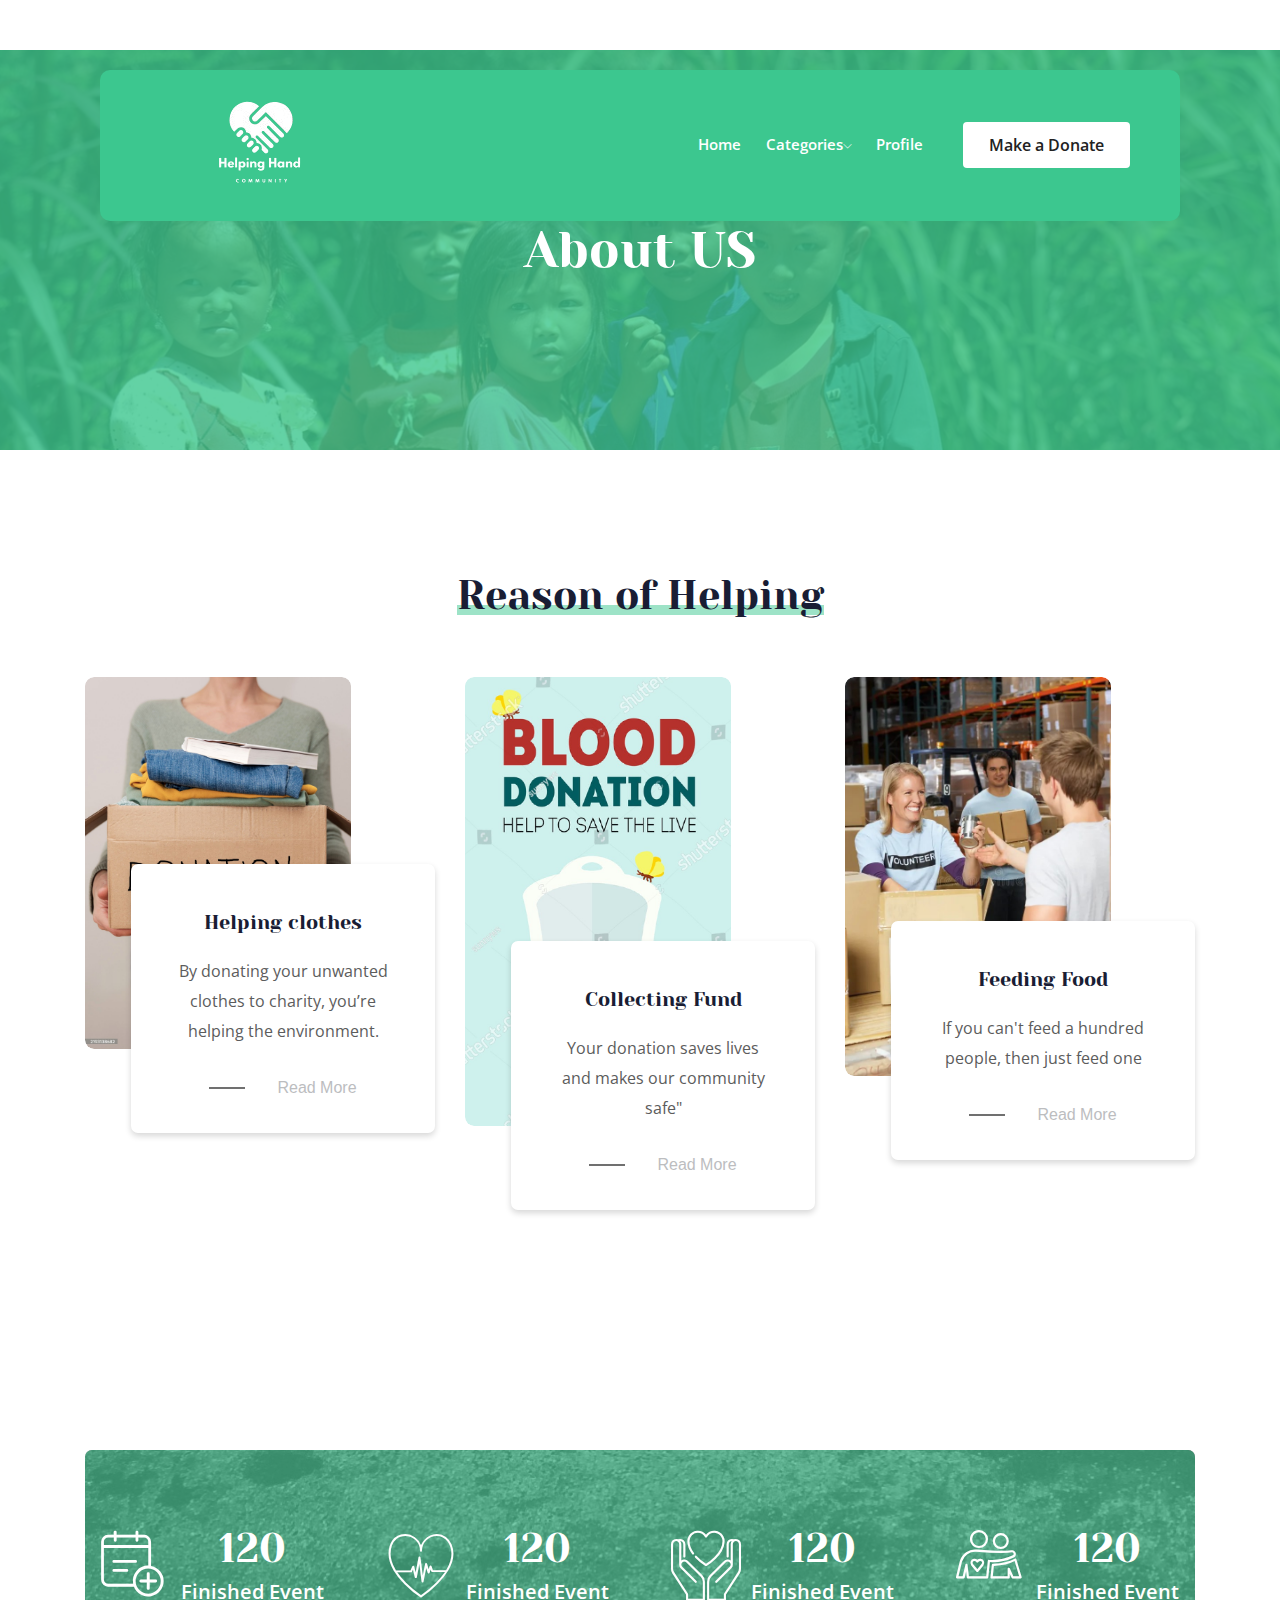
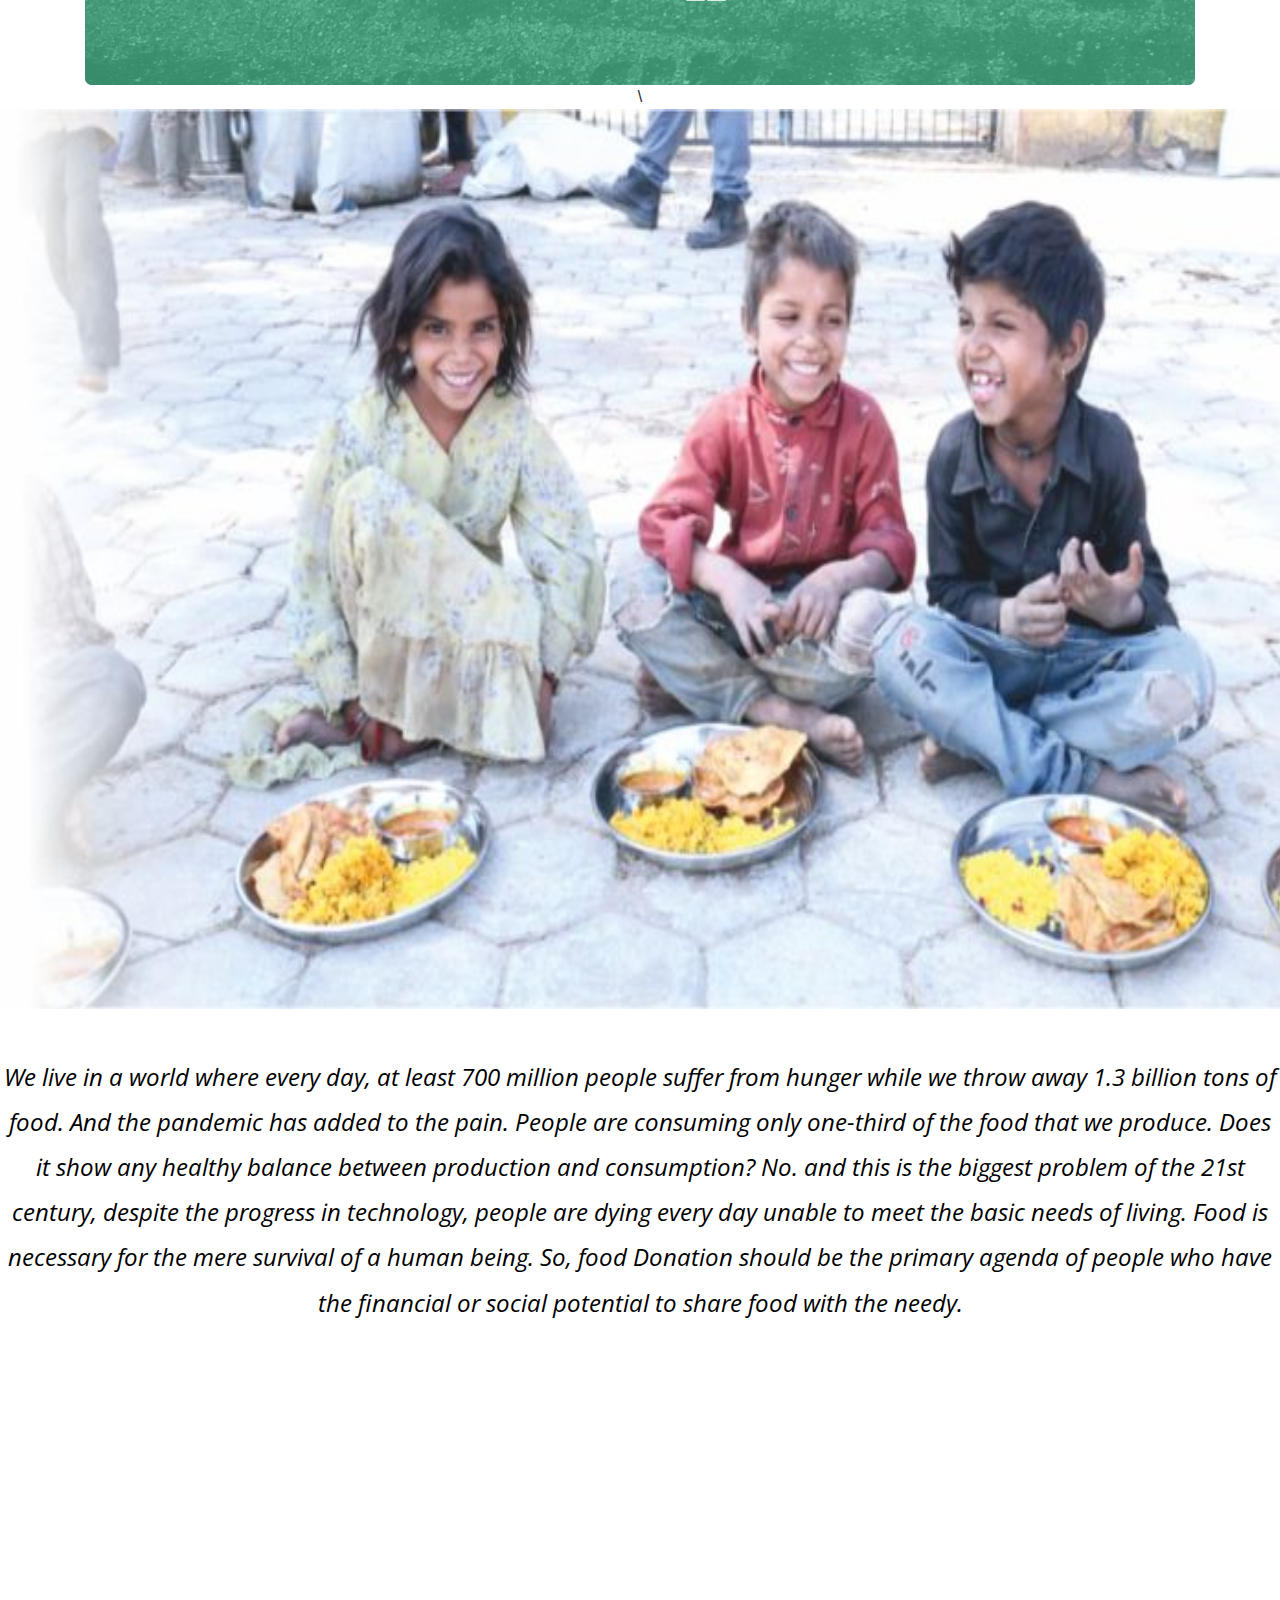
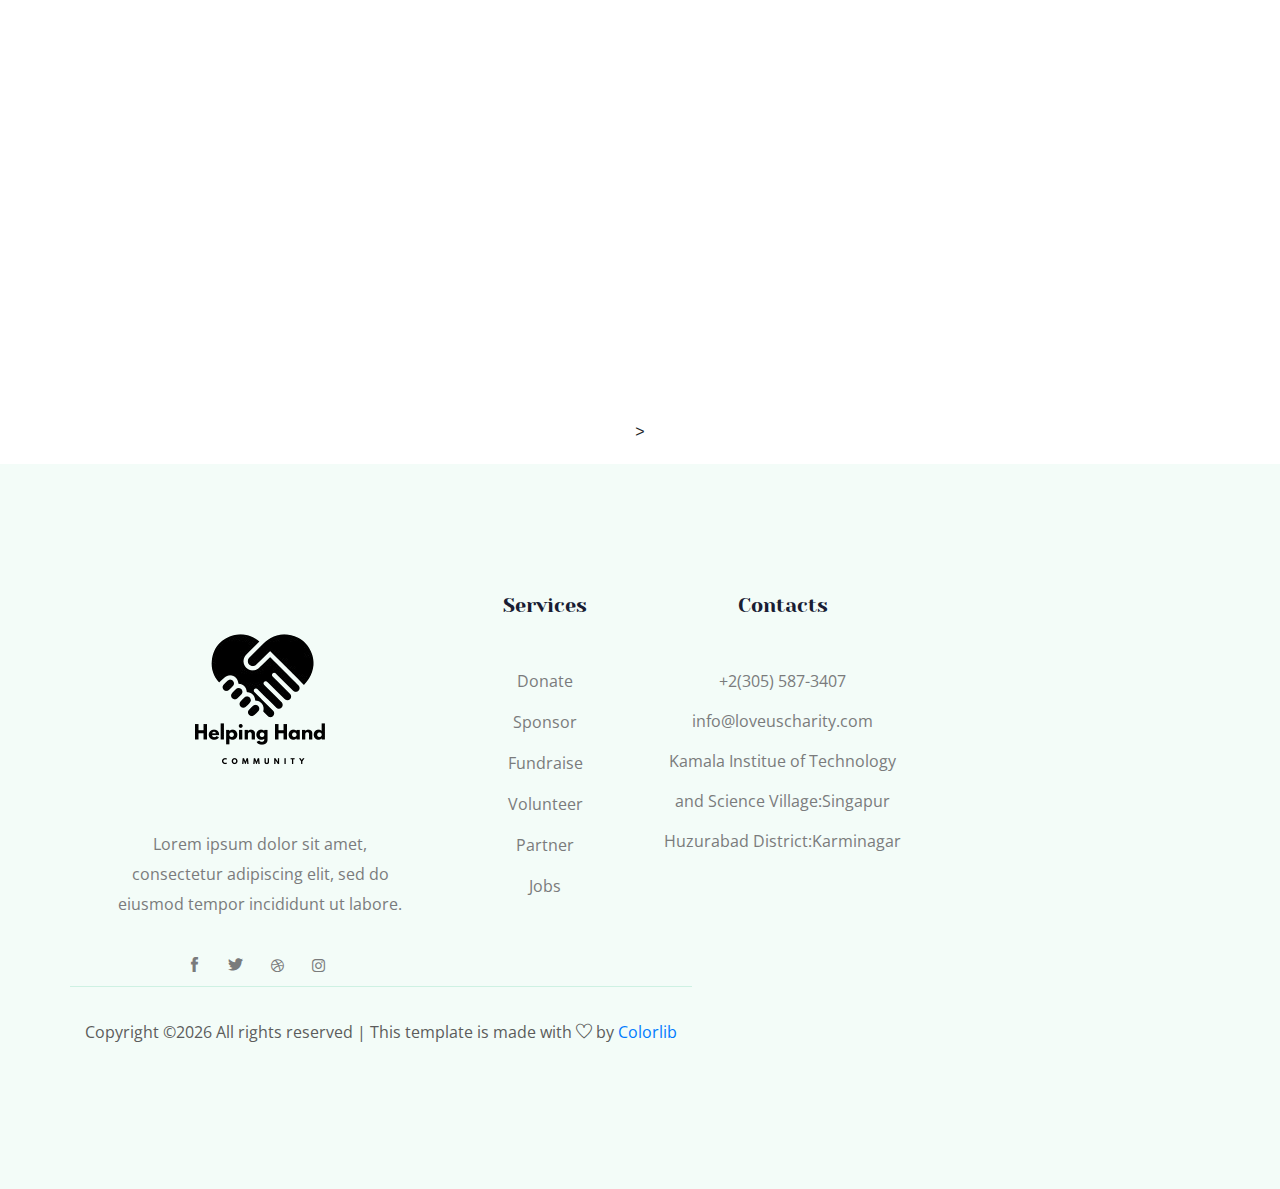
==== commit e208734f: "About.html" ====
--- a/About.html
+++ b/About.html
@@ -81,13 +81,13 @@
                                                 <li><a href="toys.html">toys</a></li>
                                             </ul>
                                         </li>
-
+                                        <li><a href="profile.html">Profile</a></li>
                                         
                                     </ul>
                                 </nav>
                                 <div class="Appointment">
                                     <div class="book_btn d-none d-lg-block">
-                                        <a data-scroll-nav='1' href="makeadonate.html">Make a Donate</a>
+                                        <a  href="makeadonate.html" class="donate-button">Make a Donate</a>
                                     </div>
                                 </div>
                             </div>
@@ -395,4 +395,4 @@
     </script>
 </body>
 
-</html>+</html>
